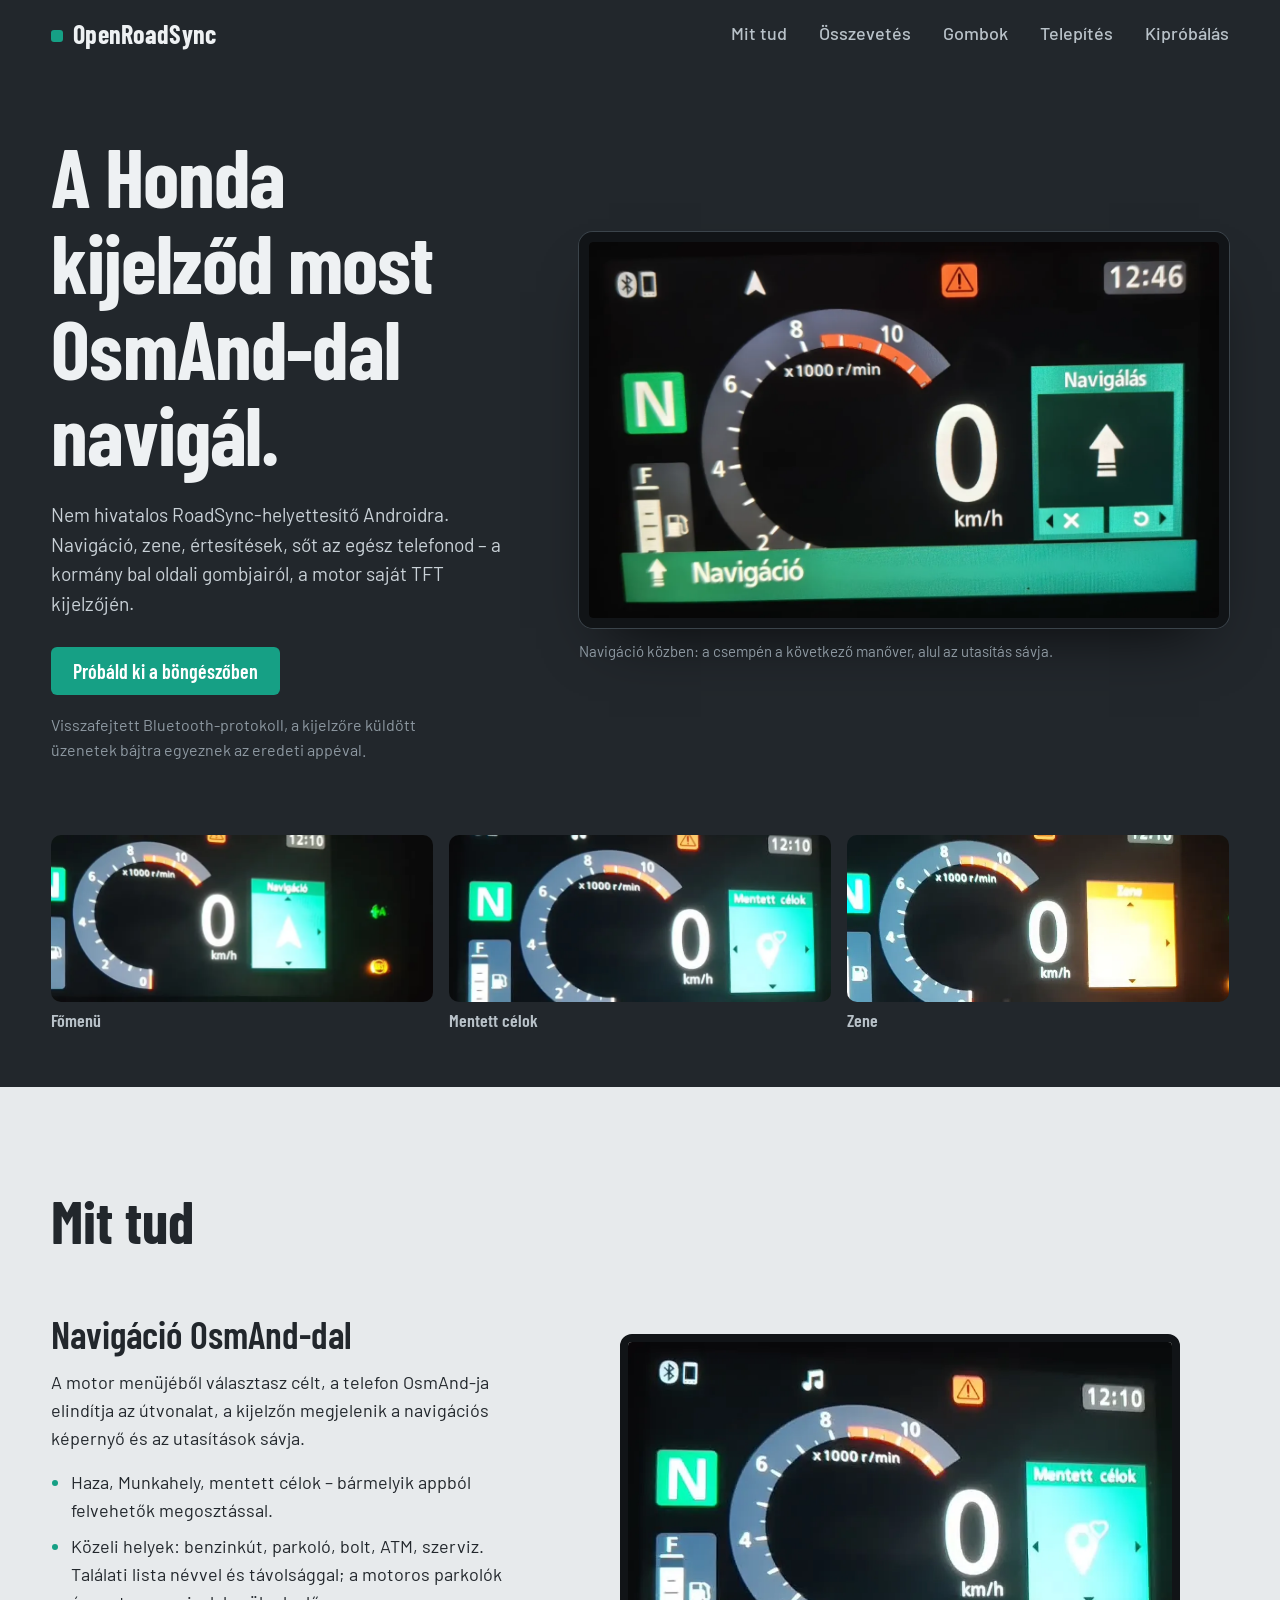
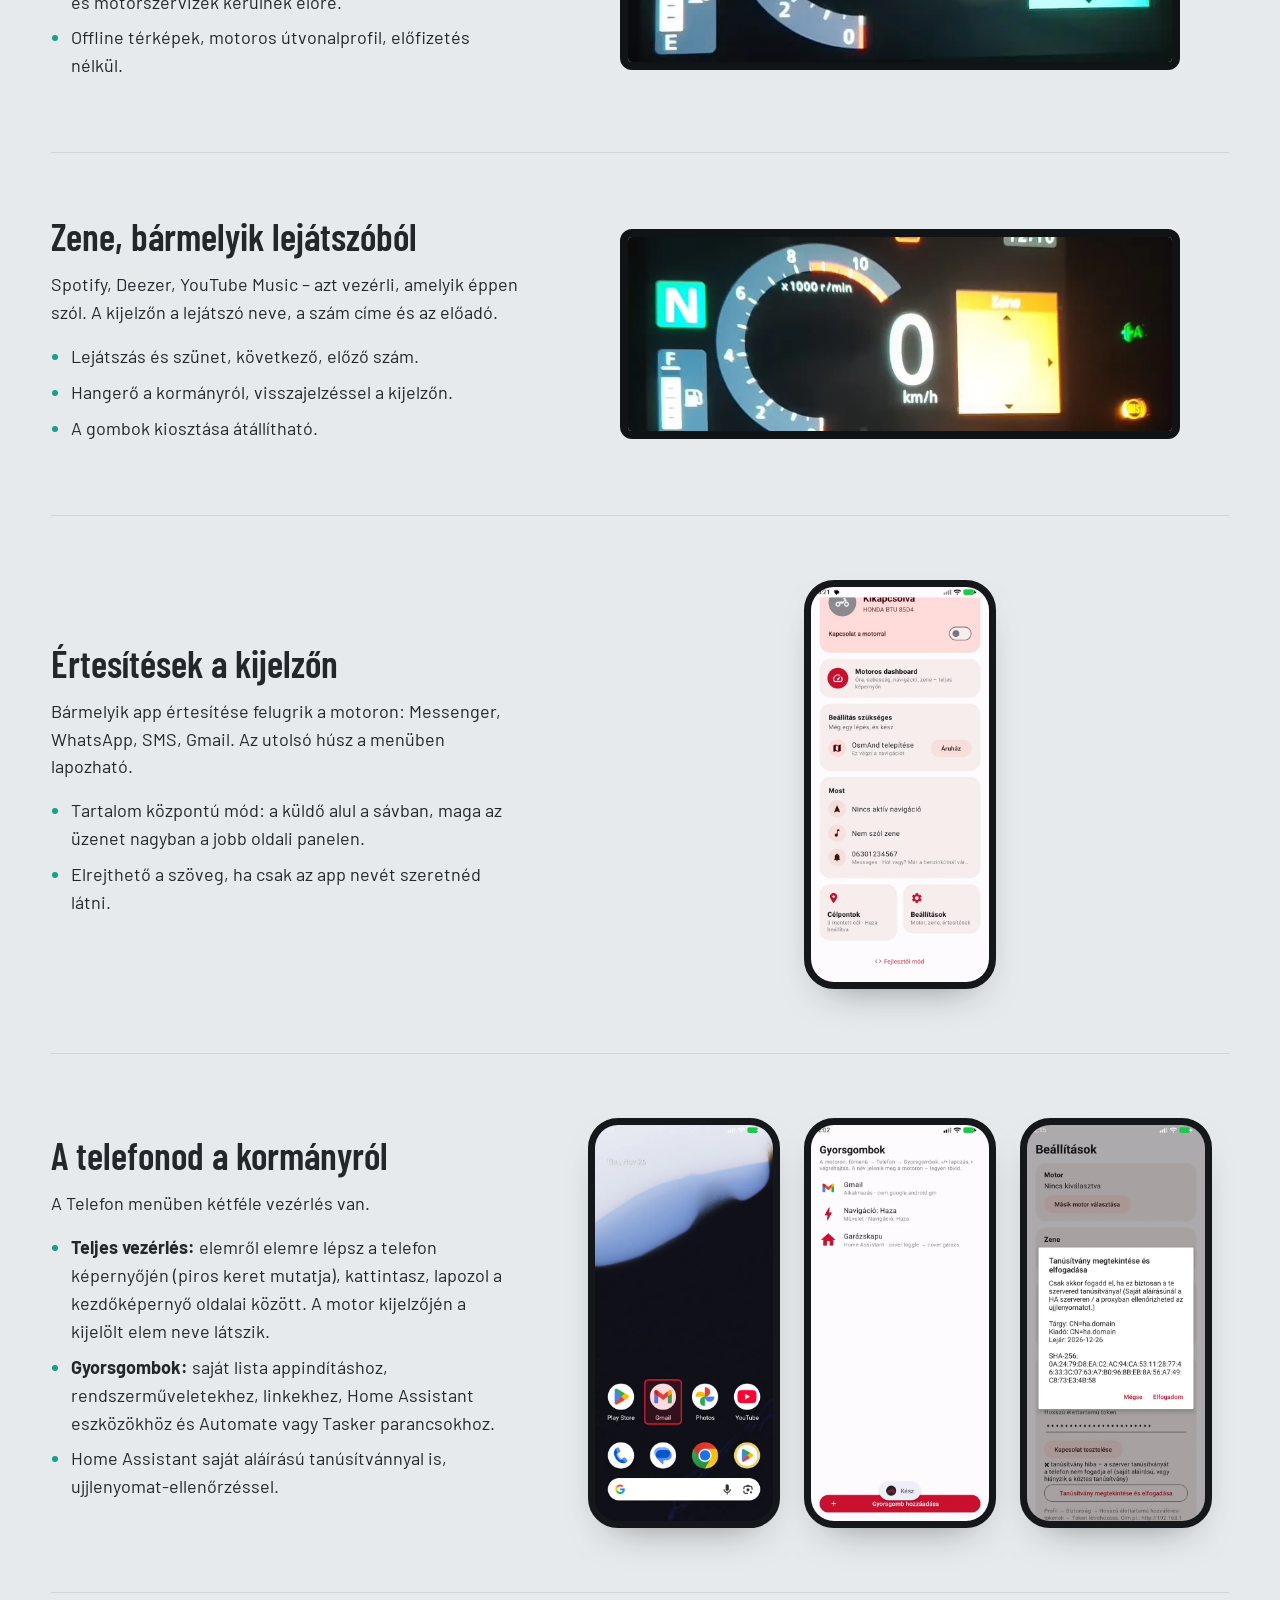
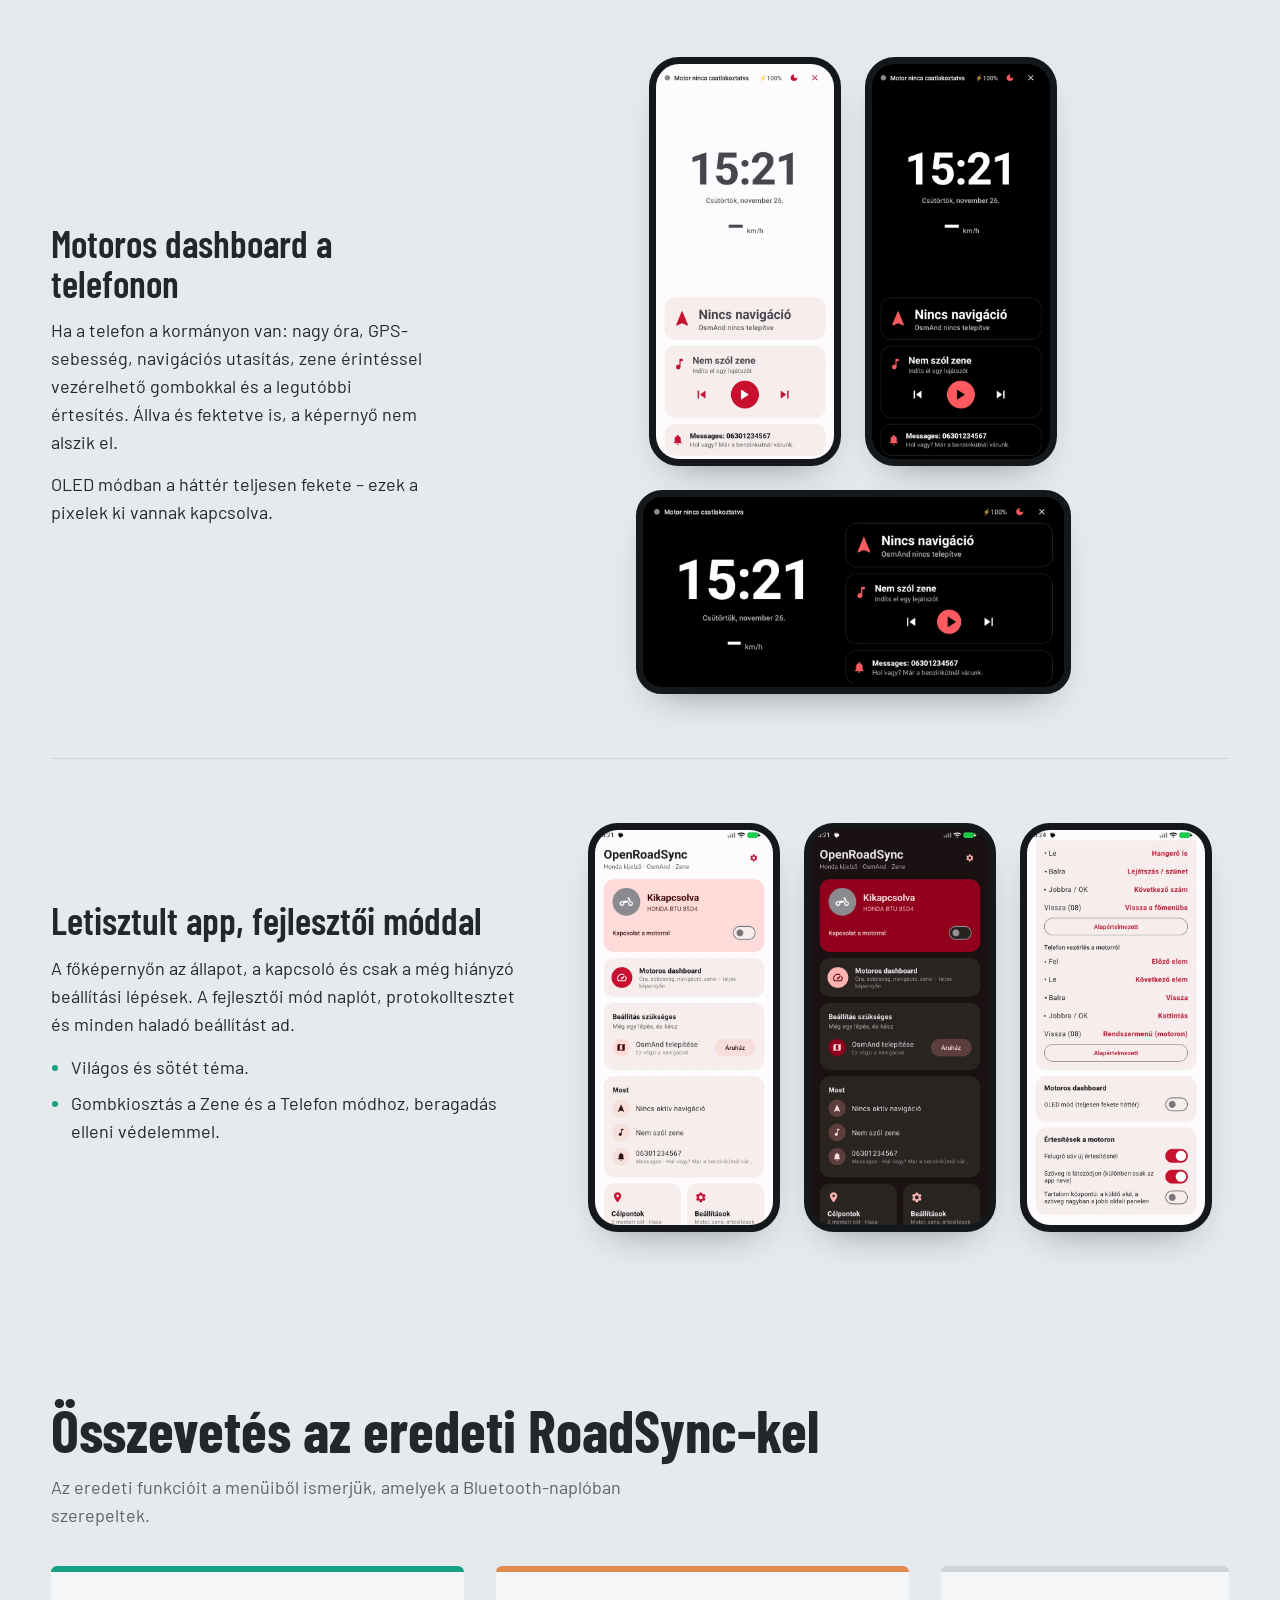
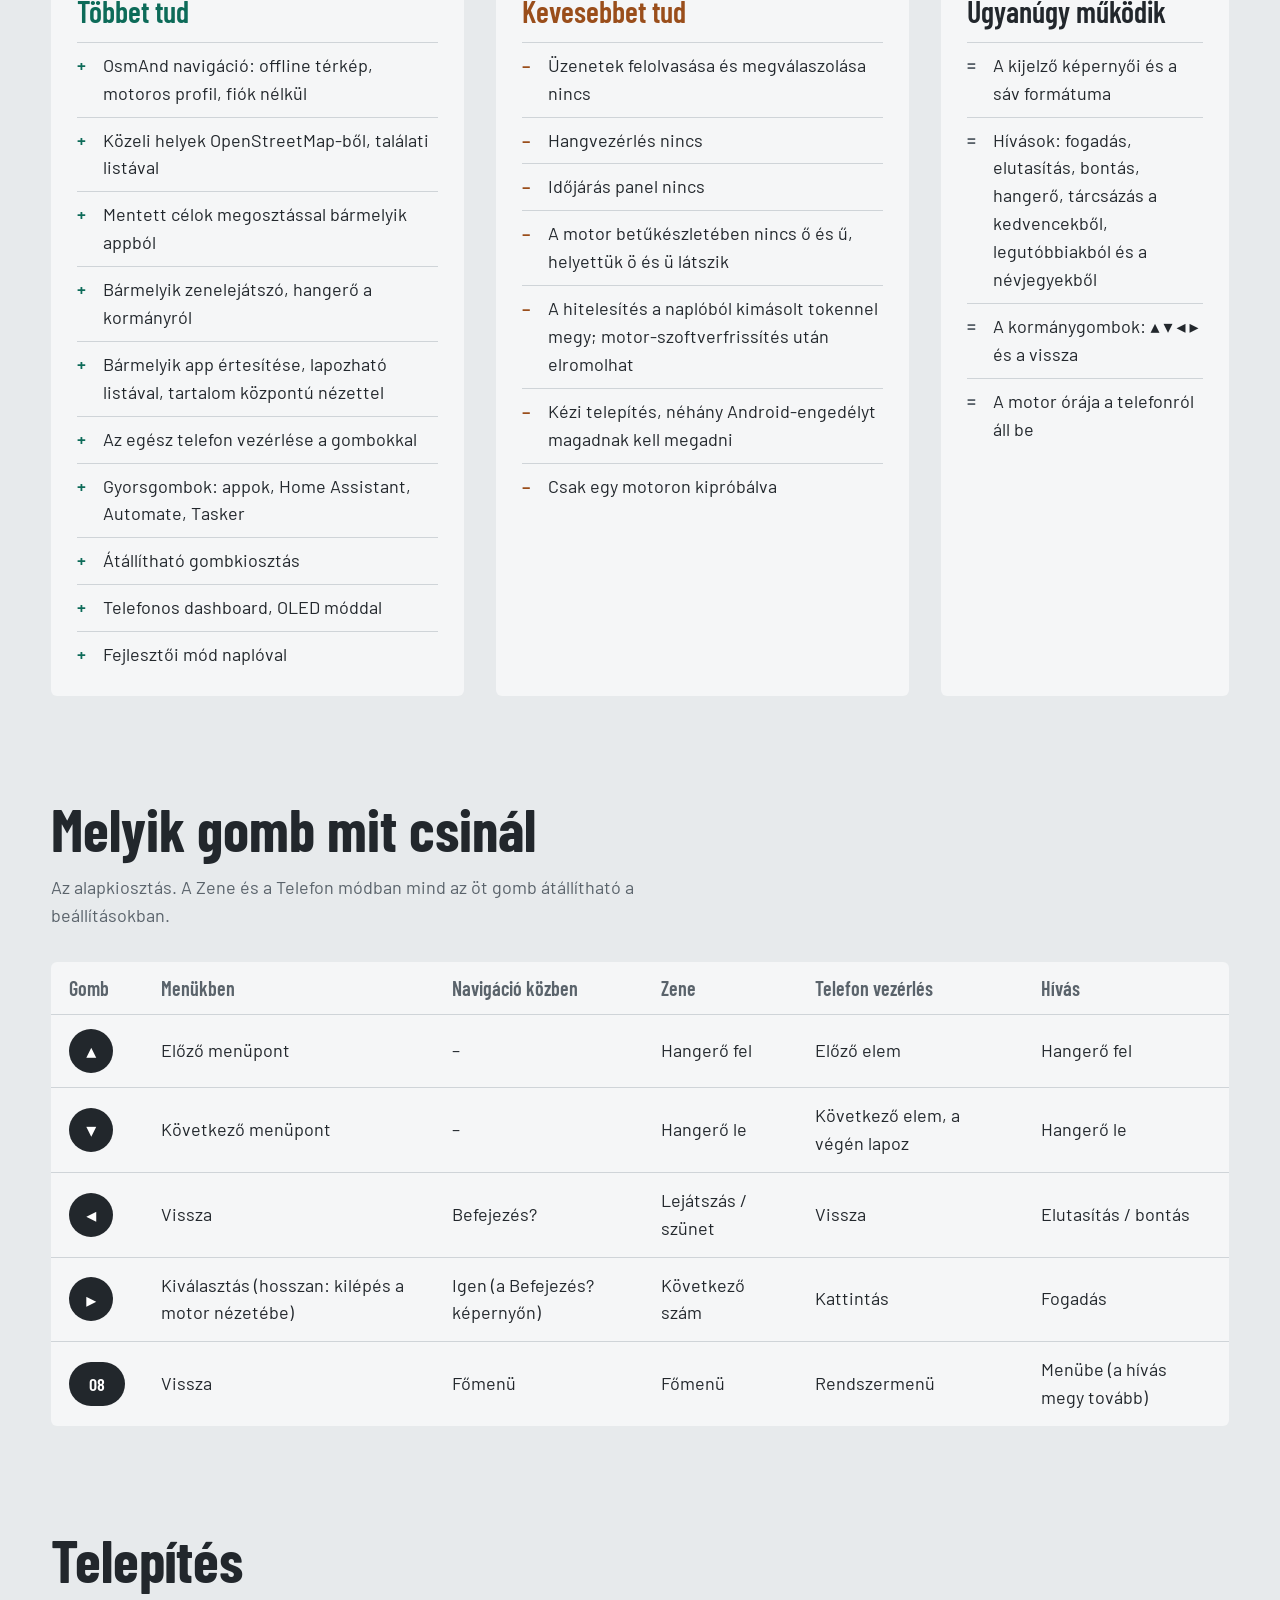
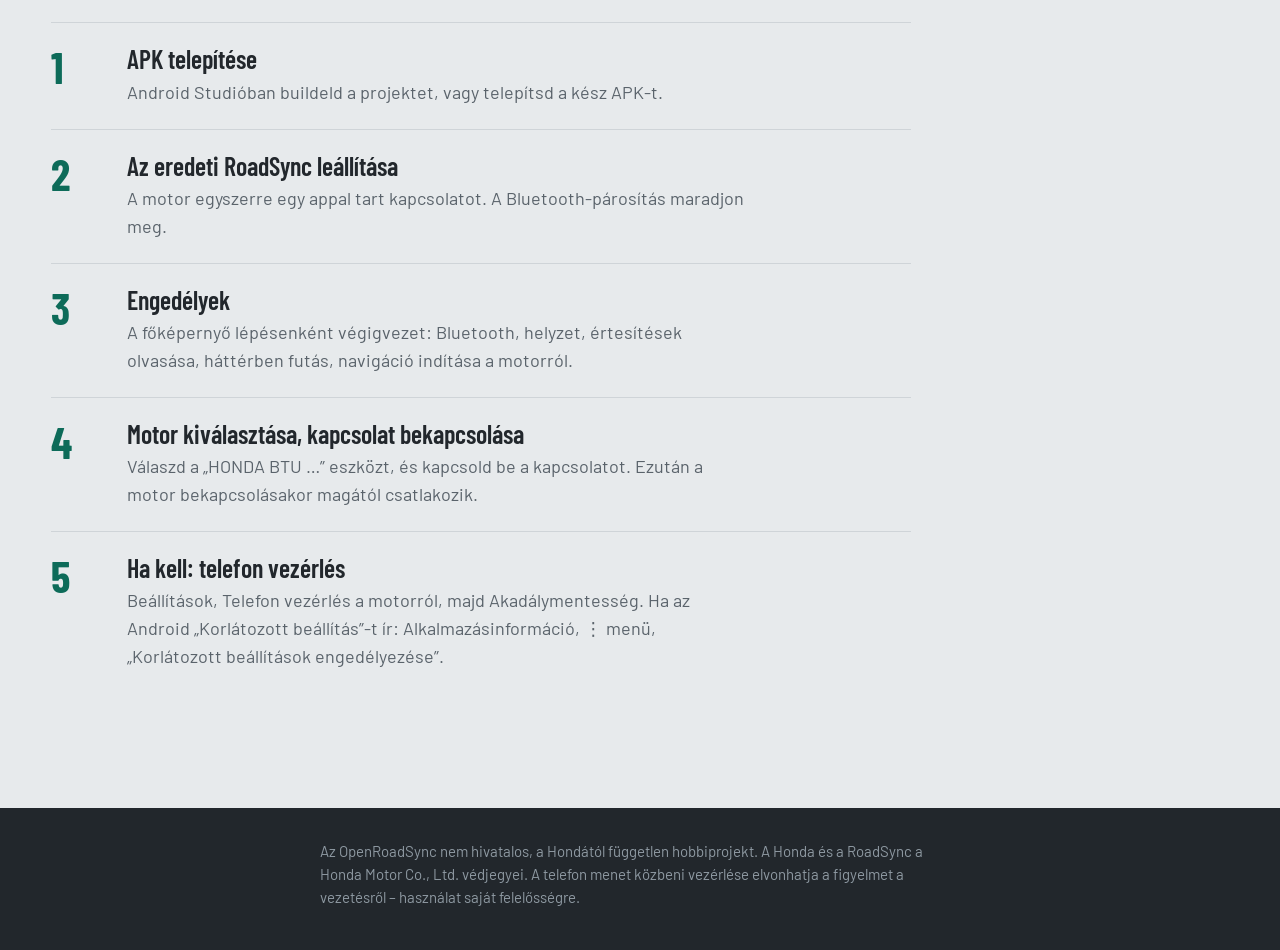
==== index.html @ 915610a4 "first commit" ====
<!doctype html>
<html lang="hu">
<head>
  <meta charset="utf-8">
  <meta name="viewport" content="width=device-width, initial-scale=1">
  <title>OpenRoadSync</title>
  <meta name="description" content="Nem hivatalos RoadSync-helyettesítő Androidra: OsmAnd navigáció, zene, értesítések és a telefonod vezérlése a Honda kormánygombjairól.">
  <link rel="preconnect" href="https://fonts.googleapis.com">
  <link rel="preconnect" href="https://fonts.gstatic.com" crossorigin>
  <link href="https://fonts.googleapis.com/css2?family=Barlow+Condensed:wght@500;600;700&family=Barlow:ital,wght@0,400;0,500;0,600;1,400&display=swap" rel="stylesheet">
  <link rel="stylesheet" href="stilus.css">
</head>
<body>

<header class="dash">
  <nav class="topnav" aria-label="Fő navigáció">
    <a class="brand" href="#">OpenRoadSync</a>
    <ul>
      <li><a href="#mit-tud">Mit tud</a></li>
      <li><a href="#osszevetes">Összevetés</a></li>
      <li><a href="#gombok">Gombok</a></li>
      <li><a href="#telepites">Telepítés</a></li>
      <li><a href="kiprobalas.html">Kipróbálás</a></li>
    </ul>
  </nav>

  <div class="hero">
    <div class="hero-text">
      <h1>A Honda kijelződ most OsmAnd-dal navigál.</h1>
      <p class="lead">Nem hivatalos RoadSync-helyettesítő Androidra. Navigáció, zene, értesítések,
        sőt az egész telefonod – a kormány bal oldali gombjairól, a motor saját TFT kijelzőjén.</p>
      <p class="hero-cta"><a class="cta" href="kiprobalas.html">Próbáld ki a böngészőben</a></p>
      <p class="hero-note">Visszafejtett Bluetooth-protokoll, a kijelzőre küldött üzenetek bájtra
        egyeznek az eredeti appéval.</p>
    </div>
    <figure class="tft">
      <img src="kepek/motor-navigacio.webp" width="1390" height="830"
           alt="A motor TFT kijelzője: jobb oldalt a Navigálás csempe egyenes nyíllal, alul zöld sávban a Navigáció felirat">
      <figcaption>Navigáció közben: a csempén a következő manőver, alul az utasítás sávja.</figcaption>
    </figure>
  </div>

  <ul class="tiles" aria-label="Képek a motor kijelzőjéről">
    <li>
      <img src="kepek/motor-fomenu.webp" width="900" height="335" loading="lazy"
           alt="Főmenü csempe: Navigáció, nyilakkal fel, le és jobbra">
      <span>Főmenü</span>
    </li>
    <li>
      <img src="kepek/motor-mentett-celok.webp" width="800" height="470" loading="lazy"
           alt="Mentett célok csempe kedvenc-hely ikonnal, balra és jobbra nyíllal">
      <span>Mentett célok</span>
    </li>
    <li>
      <img src="kepek/motor-zene.webp" width="900" height="320" loading="lazy"
           alt="Narancssárga Zene csempe a motor kijelzőjén">
      <span>Zene</span>
    </li>
  </ul>
</header>

<main>

  <section id="mit-tud" class="area">
    <h2 class="area-title">Mit tud</h2>

    <article class="feature">
      <div class="feature-text">
        <h3>Navigáció OsmAnd-dal</h3>
        <p>A motor menüjéből választasz célt, a telefon OsmAnd-ja elindítja az útvonalat, a kijelzőn
          megjelenik a navigációs képernyő és az utasítások sávja.</p>
        <ul>
          <li>Haza, Munkahely, mentett célok – bármelyik appból felvehetők megosztással.</li>
          <li>Közeli helyek: benzinkút, parkoló, bolt, ATM, szerviz. Találati lista névvel és
            távolsággal; a motoros parkolók és motorszervizek kerülnek előre.</li>
          <li>Offline térképek, motoros útvonalprofil, előfizetés nélkül.</li>
        </ul>
      </div>
      <div class="shots shots-photo">
        <img src="kepek/motor-mentett-celok.webp" width="800" height="470" loading="lazy"
             alt="Mentett célok menüpont a motor kijelzőjén">
      </div>
    </article>

    <article class="feature">
      <div class="feature-text">
        <h3>Zene, bármelyik lejátszóból</h3>
        <p>Spotify, Deezer, YouTube Music – azt vezérli, amelyik éppen szól. A kijelzőn a lejátszó
          neve, a szám címe és az előadó.</p>
        <ul>
          <li>Lejátszás és szünet, következő, előző szám.</li>
          <li>Hangerő a kormányról, visszajelzéssel a kijelzőn.</li>
          <li>A gombok kiosztása átállítható.</li>
        </ul>
      </div>
      <div class="shots shots-photo">
        <img src="kepek/motor-zene.webp" width="900" height="320" loading="lazy"
             alt="Zene csempe a motoron">
      </div>
    </article>

    <article class="feature">
      <div class="feature-text">
        <h3>Értesítések a kijelzőn</h3>
        <p>Bármelyik app értesítése felugrik a motoron: Messenger, WhatsApp, SMS, Gmail. Az utolsó
          húsz a menüben lapozható.</p>
        <ul>
          <li>Tartalom központú mód: a küldő alul a sávban, maga az üzenet nagyban a jobb oldali panelen.</li>
          <li>Elrejthető a szöveg, ha csak az app nevét szeretnéd látni.</li>
        </ul>
      </div>
      <div class="shots">
        <a class="phone" href="kepek/app-most.webp"><img src="kepek/app-most.webp" width="540" height="1200" loading="lazy"
             alt="A telefonos app Most kártyája: navigáció, zene és a legutóbbi SMS értesítés"></a>
      </div>
    </article>

    <article class="feature">
      <div class="feature-text">
        <h3>A telefonod a kormányról</h3>
        <p>A Telefon menüben kétféle vezérlés van.</p>
        <ul>
          <li><strong>Teljes vezérlés:</strong> elemről elemre lépsz a telefon képernyőjén (piros keret
            mutatja), kattintasz, lapozol a kezdőképernyő oldalai között. A motor kijelzőjén a kijelölt
            elem neve látszik.</li>
          <li><strong>Gyorsgombok:</strong> saját lista appindításhoz, rendszerműveletekhez,
            linkekhez, Home Assistant eszközökhöz és Automate vagy Tasker parancsokhoz.</li>
          <li>Home Assistant saját aláírású tanúsítvánnyal is, ujjlenyomat-ellenőrzéssel.</li>
        </ul>
      </div>
      <div class="shots">
        <a class="phone" href="kepek/telefon-vezerles.webp"><img src="kepek/telefon-vezerles.webp" width="540" height="1200" loading="lazy"
             alt="Telefon kezdőképernyő, a Gmail ikon piros kerettel kijelölve"></a>
        <a class="phone" href="kepek/gyorsgombok.webp"><img src="kepek/gyorsgombok.webp" width="540" height="1200" loading="lazy"
             alt="Gyorsgombok lista: Gmail, Navigáció Haza, Garázskapu Home Assistant"></a>
        <a class="phone" href="kepek/ha-tanusitvany.webp"><img src="kepek/ha-tanusitvany.webp" width="540" height="1200" loading="lazy"
             alt="Home Assistant tanúsítvány elfogadása: tárgy, kiadó, lejárat és SHA-256 ujjlenyomat"></a>
      </div>
    </article>

    <article class="feature feature-wide">
      <div class="feature-text">
        <h3>Motoros dashboard a telefonon</h3>
        <p>Ha a telefon a kormányon van: nagy óra, GPS-sebesség, navigációs utasítás, zene
          érintéssel vezérelhető gombokkal és a legutóbbi értesítés. Állva és fektetve is,
          a képernyő nem alszik el.</p>
        <p>OLED módban a háttér teljesen fekete – ezek a pixelek ki vannak kapcsolva.</p>
      </div>
      <div class="shots">
        <a class="phone" href="kepek/dashboard-allo.webp"><img src="kepek/dashboard-allo.webp" width="540" height="1200" loading="lazy"
             alt="Dashboard álló helyzetben, világos háttérrel: 15:21, dátum, sebesség, zene és értesítés"></a>
        <a class="phone phone-oled" href="kepek/dashboard-oled.webp"><img src="kepek/dashboard-oled.webp" width="540" height="1200" loading="lazy"
             alt="Dashboard OLED módban, fekete háttéren"></a>
        <a class="phone phone-land" href="kepek/dashboard-fekvo.webp"><img src="kepek/dashboard-fekvo.webp" width="1200" height="540" loading="lazy"
             alt="Dashboard fekvő helyzetben: balra az óra, jobbra navigáció, zene, értesítés"></a>
      </div>
    </article>

    <article class="feature">
      <div class="feature-text">
        <h3>Letisztult app, fejlesztői móddal</h3>
        <p>A főképernyőn az állapot, a kapcsoló és csak a még hiányzó beállítási lépések. A
          fejlesztői mód naplót, protokolltesztet és minden haladó beállítást ad.</p>
        <ul>
          <li>Világos és sötét téma.</li>
          <li>Gombkiosztás a Zene és a Telefon módhoz, beragadás elleni védelemmel.</li>
        </ul>
      </div>
      <div class="shots">
        <a class="phone" href="kepek/app-fokepernyo.webp"><img src="kepek/app-fokepernyo.webp" width="540" height="1200" loading="lazy"
             alt="Főképernyő: Kikapcsolva, HONDA BTU 85D4, dashboard kártya, egy hiányzó beállítási lépés"></a>
        <a class="phone" href="kepek/app-fokepernyo-sotet.webp"><img src="kepek/app-fokepernyo-sotet.webp" width="540" height="1200" loading="lazy"
             alt="Főképernyő sötét témában"></a>
        <a class="phone" href="kepek/gombkiosztas.webp"><img src="kepek/gombkiosztas.webp" width="540" height="1200" loading="lazy"
             alt="Gombkiosztás: Zene és Telefon vezérlés módban mind az öt gomb beállítható"></a>
      </div>
    </article>
  </section>

  <section id="osszevetes" class="area compare-area">
    <h2 class="area-title">Összevetés az eredeti RoadSync-kel</h2>
    <p class="area-lead">Az eredeti funkcióit a menüiből ismerjük, amelyek a Bluetooth-naplóban szerepeltek.</p>

    <div class="compare">
      <div class="col col-more">
        <h3>Többet tud</h3>
        <ul>
          <li>OsmAnd navigáció: offline térkép, motoros profil, fiók nélkül</li>
          <li>Közeli helyek OpenStreetMap-ből, találati listával</li>
          <li>Mentett célok megosztással bármelyik appból</li>
          <li>Bármelyik zenelejátszó, hangerő a kormányról</li>
          <li>Bármelyik app értesítése, lapozható listával, tartalom központú nézettel</li>
          <li>Az egész telefon vezérlése a gombokkal</li>
          <li>Gyorsgombok: appok, Home Assistant, Automate, Tasker</li>
          <li>Átállítható gombkiosztás</li>
          <li>Telefonos dashboard, OLED móddal</li>
          <li>Fejlesztői mód naplóval</li>
        </ul>
      </div>
      <div class="col col-less">
        <h3>Kevesebbet tud</h3>
        <ul>
          <li>Üzenetek felolvasása és megválaszolása nincs</li>
          <li>Hangvezérlés nincs</li>
          <li>Időjárás panel nincs</li>
          <li>A motor betűkészletében nincs ő és ű, helyettük ö és ü látszik</li>
          <li>A hitelesítés a naplóból kimásolt tokennel megy; motor-szoftverfrissítés után elromolhat</li>
          <li>Kézi telepítés, néhány Android-engedélyt magadnak kell megadni</li>
          <li>Csak egy motoron kipróbálva</li>
        </ul>
      </div>
      <div class="col col-same">
        <h3>Ugyanúgy működik</h3>
        <ul>
          <li>A kijelző képernyői és a sáv formátuma</li>
          <li>Hívások: fogadás, elutasítás, bontás, hangerő, tárcsázás a kedvencekből, legutóbbiakból és a névjegyekből</li>
          <li>A kormánygombok: ▴ ▾ ◂ ▸ és a vissza</li>
          <li>A motor órája a telefonról áll be</li>
        </ul>
      </div>
    </div>
  </section>

  <section id="gombok" class="area">
    <h2 class="area-title">Melyik gomb mit csinál</h2>
    <p class="area-lead">Az alapkiosztás. A Zene és a Telefon módban mind az öt gomb átállítható a beállításokban.</p>
    <div class="table-wrap">
      <table class="keys">
        <thead>
          <tr>
            <th scope="col">Gomb</th>
            <th scope="col">Menükben</th>
            <th scope="col">Navigáció közben</th>
            <th scope="col">Zene</th>
            <th scope="col">Telefon vezérlés</th>
            <th scope="col">Hívás</th>
          </tr>
        </thead>
        <tbody>
          <tr><th scope="row"><span class="key">▴</span></th><td>Előző menüpont</td><td>–</td><td>Hangerő fel</td><td>Előző elem</td><td>Hangerő fel</td></tr>
          <tr><th scope="row"><span class="key">▾</span></th><td>Következő menüpont</td><td>–</td><td>Hangerő le</td><td>Következő elem, a végén lapoz</td><td>Hangerő le</td></tr>
          <tr><th scope="row"><span class="key">◂</span></th><td>Vissza</td><td>Befejezés?</td><td>Lejátszás / szünet</td><td>Vissza</td><td>Elutasítás / bontás</td></tr>
          <tr><th scope="row"><span class="key">▸</span></th><td>Kiválasztás (hosszan: kilépés a motor nézetébe)</td><td>Igen (a Befejezés? képernyőn)</td><td>Következő szám</td><td>Kattintás</td><td>Fogadás</td></tr>
          <tr><th scope="row"><span class="key key-wide">08</span></th><td>Vissza</td><td>Főmenü</td><td>Főmenü</td><td>Rendszermenü</td><td>Menübe (a hívás megy tovább)</td></tr>
        </tbody>
      </table>
    </div>
  </section>

  <section id="telepites" class="area">
    <h2 class="area-title">Telepítés</h2>
    <ol class="steps">
      <li>
        <h3>APK telepítése</h3>
        <p>Android Studióban buildeld a projektet, vagy telepítsd a kész APK-t.</p>
      </li>
      <li>
        <h3>Az eredeti RoadSync leállítása</h3>
        <p>A motor egyszerre egy appal tart kapcsolatot. A Bluetooth-párosítás maradjon meg.</p>
      </li>
      <li>
        <h3>Engedélyek</h3>
        <p>A főképernyő lépésenként végigvezet: Bluetooth, helyzet, értesítések olvasása,
          háttérben futás, navigáció indítása a motorról.</p>
      </li>
      <li>
        <h3>Motor kiválasztása, kapcsolat bekapcsolása</h3>
        <p>Válaszd a „HONDA BTU …” eszközt, és kapcsold be a kapcsolatot. Ezután a motor
          bekapcsolásakor magától csatlakozik.</p>
      </li>
      <li>
        <h3>Ha kell: telefon vezérlés</h3>
        <p>Beállítások, Telefon vezérlés a motorról, majd Akadálymentesség. Ha az Android
          „Korlátozott beállítás”-t ír: Alkalmazásinformáció, ⋮ menü, „Korlátozott beállítások
          engedélyezése”.</p>
      </li>
    </ol>
  </section>

</main>

<footer class="foot">
  <p>Az OpenRoadSync nem hivatalos, a Hondától független hobbiprojekt. A Honda és a RoadSync
    a Honda Motor Co., Ltd. védjegyei. A telefon menet közbeni vezérlése elvonhatja a figyelmet
    a vezetésről – használat saját felelősségre.</p>
</footer>

</body>
</html>
---- stilus.css ----
/* OpenRoadSync – a színek a motor TFT kijelzőjéről:
   aszfalt sáv, a navigációs csempe türkize, a zene csempe borostyánja, az app piros jele. */
:root {
  --asphalt: #22272c;
  --asphalt-2: #2d343a;
  --concrete: #e7eaec;
  --paper: #f5f6f7;
  --ink: #22272c;
  --ink-soft: #5a636b;
  --teal: #16a085;
  --teal-ink: #0d6b59;
  --amber: #e38b4f;
  --amber-ink: #9a4e1b;
  --red: #c8102e;
  --line: #cfd4d8;

  --display: "Barlow Condensed", "Arial Narrow", sans-serif;
  --body: "Barlow", system-ui, sans-serif;
  --measure: 62ch;
  --radius-phone: 30px;
}

@media (prefers-color-scheme: dark) {
  :root {
    --concrete: #1b1f23;
    --paper: #23282d;
    --ink: #e8ebee;
    --ink-soft: #a7b0b8;
    --teal-ink: #4fd1b5;
    --amber-ink: #f2a874;
    --line: #3a4248;
  }
}

* { box-sizing: border-box; }

html { scroll-behavior: smooth; }
@media (prefers-reduced-motion: reduce) { html { scroll-behavior: auto; } }

body {
  margin: 0;
  background: var(--concrete);
  color: var(--ink);
  font: 400 18px/1.55 var(--body);
  -webkit-font-smoothing: antialiased;
}

img { max-width: 100%; height: auto; display: block; }

a { color: inherit; }
:focus-visible { outline: 3px solid var(--teal); outline-offset: 3px; border-radius: 4px; }

h1, h2, h3 { font-family: var(--display); line-height: 1.05; margin: 0; }

/* ---------------------------------------------------------------- műszerfal (fejléc) */
.dash {
  background: var(--asphalt);
  color: #eef1f3;
  padding: 0 clamp(16px, 4vw, 56px) 56px;
}

.topnav {
  display: flex;
  align-items: center;
  justify-content: space-between;
  gap: 16px;
  padding: 20px 0;
  flex-wrap: wrap;
}
.brand {
  font: 700 26px/1 var(--display);
  text-decoration: none;
  letter-spacing: 0.01em;
}
.brand::before {
  /* a motor kijelzőjének zöld fokozatjelzője, "N" helyett pont */
  content: "";
  display: inline-block;
  width: 12px; height: 12px;
  margin-right: 10px;
  border-radius: 3px;
  background: var(--teal);
  vertical-align: 2px;
}
.topnav ul { display: flex; gap: clamp(14px, 3vw, 32px); list-style: none; margin: 0; padding: 0; flex-wrap: wrap; }
.topnav ul a { text-decoration: none; color: #b9c2c9; font-weight: 500; }
.topnav ul a:hover { color: #fff; }
.topnav ul a[aria-current="page"] { color: #fff; box-shadow: 0 2px 0 var(--teal); }

.hero {
  display: grid;
  grid-template-columns: minmax(0, 5fr) minmax(0, 7fr);
  gap: clamp(28px, 5vw, 72px);
  align-items: center;
  padding-top: clamp(24px, 5vw, 64px);
}
.hero h1 {
  font-size: clamp(44px, 6.4vw, 92px);
  font-weight: 700;
  letter-spacing: -0.01em;
  max-width: 11ch;
}
.lead { font-size: clamp(18px, 1.5vw, 21px); color: #c9d1d7; max-width: 46ch; margin: 24px 0 0; }
.hero-cta { margin: 28px 0 0; }
.cta {
  display: inline-block;
  background: var(--teal);
  color: #fff;
  text-decoration: none;
  font: 600 20px/1 var(--display);
  padding: 14px 22px;
  border-radius: 6px;
}
.cta:hover { background: #12876f; }
.hero-note { color: #8e99a2; font-size: 16px; max-width: 46ch; margin: 18px 0 0; }

/* a kijelző fotója "kávába" foglalva */
.tft { margin: 0; }
.tft img {
  border-radius: 14px;
  border: 10px solid #111417;
  box-shadow: 0 0 0 1px #3b444b, 0 30px 60px -30px rgba(0, 0, 0, 0.8);
}
.tft figcaption { color: #8e99a2; font-size: 15px; margin-top: 12px; }

.tiles {
  list-style: none;
  margin: clamp(40px, 6vw, 72px) 0 0;
  padding: 0;
  display: grid;
  grid-template-columns: repeat(3, minmax(0, 1fr));
  gap: 16px;
}
.tiles li { position: relative; }
.tiles img { border-radius: 10px; aspect-ratio: 16 / 7; object-fit: cover; width: 100%; }
.tiles span {
  display: block;
  margin-top: 8px;
  font: 600 18px/1.2 var(--display);
  color: #b9c2c9;
}

/* ---------------------------------------------------------------- tartalom */
main { padding: 0 clamp(16px, 4vw, 56px); }

.area { max-width: 1240px; margin: 0 auto; padding: clamp(56px, 8vw, 104px) 0 0; }
.area-title { font-size: clamp(36px, 4.6vw, 60px); font-weight: 700; }
.area-lead { color: var(--ink-soft); max-width: var(--measure); margin: 14px 0 0; }

.feature {
  display: grid;
  grid-template-columns: minmax(0, 5fr) minmax(0, 7fr);
  gap: clamp(24px, 4vw, 64px);
  align-items: center;
  padding: clamp(40px, 5vw, 64px) 0;
  border-bottom: 1px solid var(--line);
}
.feature:last-child { border-bottom: 0; }
.feature h3 { font-size: clamp(28px, 3vw, 38px); font-weight: 600; }
.feature p { max-width: var(--measure); margin: 14px 0 0; }
.feature ul { margin: 16px 0 0; padding-left: 1.1em; max-width: var(--measure); }
.feature li { margin: 8px 0; }
.feature li::marker { color: var(--teal); }

.shots {
  display: flex;
  gap: clamp(12px, 2vw, 24px);
  align-items: flex-start;
  justify-content: center;
  flex-wrap: wrap;
}
.shots-photo img {
  border-radius: 12px;
  border: 8px solid #111417;
  max-width: 560px;
  width: 100%;
}

/* telefon keret */
.phone {
  display: block;
  width: clamp(150px, 15vw, 210px);
  border: 7px solid #15181b;
  border-radius: var(--radius-phone);
  overflow: hidden;
  background: #15181b;
  box-shadow: 0 18px 40px -24px rgba(20, 24, 28, 0.55);
}
.phone img { width: 100%; }
.phone-land { width: clamp(300px, 34vw, 470px); border-radius: 26px; }
.feature-wide { grid-template-columns: minmax(0, 4fr) minmax(0, 8fr); }

/* ---------------------------------------------------------------- összevetés */
.compare {
  display: grid;
  grid-template-columns: 1.15fr 1.15fr 0.8fr;
  gap: clamp(16px, 2.5vw, 32px);
  margin-top: 36px;
}
.col {
  background: var(--paper);
  border-radius: 6px;
  padding: 24px 26px 18px;
  border-top: 6px solid var(--line);
}
.col h3 { font-size: 30px; font-weight: 600; }
.col ul { list-style: none; margin: 14px 0 0; padding: 0; }
.col li { padding: 9px 0 9px 26px; border-top: 1px solid var(--line); position: relative; }
.col li::before { position: absolute; left: 0; top: 9px; font-weight: 600; }
.col-more { border-top-color: var(--teal); }
.col-more h3 { color: var(--teal-ink); }
.col-more li::before { content: "+"; color: var(--teal-ink); }
.col-less { border-top-color: var(--amber); }
.col-less h3 { color: var(--amber-ink); }
.col-less li::before { content: "–"; color: var(--amber-ink); }
.col-same li::before { content: "="; color: var(--ink-soft); }

/* ---------------------------------------------------------------- gombok */
.table-wrap { overflow-x: auto; margin-top: 32px; }
.keys { border-collapse: collapse; width: 100%; min-width: 860px; background: var(--paper); border-radius: 6px; overflow: hidden; }
.keys th, .keys td { text-align: left; padding: 14px 18px; border-bottom: 1px solid var(--line); vertical-align: middle; }
.keys thead th { font: 600 20px/1.2 var(--display); color: var(--ink-soft); background: transparent; }
.keys tbody tr:last-child th, .keys tbody tr:last-child td { border-bottom: 0; }
.key {
  display: inline-grid;
  place-items: center;
  width: 44px; height: 44px;
  border-radius: 50%;
  background: var(--asphalt);
  color: #fff;
  font-size: 20px;
}
.key-wide { width: 56px; border-radius: 22px; font: 600 18px/1 var(--display); }

/* ---------------------------------------------------------------- telepítés (valódi sorrend) */
.steps { list-style: none; counter-reset: step; margin: 32px 0 0; padding: 0; max-width: 860px; }
.steps li {
  counter-increment: step;
  display: grid;
  grid-template-columns: 56px 1fr;
  column-gap: 20px;
  padding: 22px 0;
  border-top: 1px solid var(--line);
}
.steps li::before {
  content: counter(step);
  grid-row: span 2;
  font: 700 44px/1 var(--display);
  color: var(--teal-ink);
}
.steps h3 { font-size: 26px; font-weight: 600; }
.steps p { margin: 6px 0 0; color: var(--ink-soft); max-width: var(--measure); }

/* ---------------------------------------------------------------- lábléc */
.foot {
  margin-top: clamp(64px, 9vw, 120px);
  background: var(--asphalt);
  color: #8e99a2;
  padding: 32px clamp(16px, 4vw, 56px) 40px;
  font-size: 15px;
}
.foot p { max-width: 80ch; margin: 0 auto; }

/* ---------------------------------------------------------------- mobil */
@media (max-width: 900px) {
  .hero, .feature, .feature-wide { grid-template-columns: 1fr; }
  .hero h1 { max-width: 14ch; }
  .compare { grid-template-columns: 1fr; }
}
@media (max-width: 560px) {
  body { font-size: 17px; }
  .tiles { grid-template-columns: 1fr; }
  .phone { width: calc(50% - 8px); border-width: 5px; border-radius: 22px; }
  .phone-land { width: 100%; }
  .shots { gap: 12px; }
}
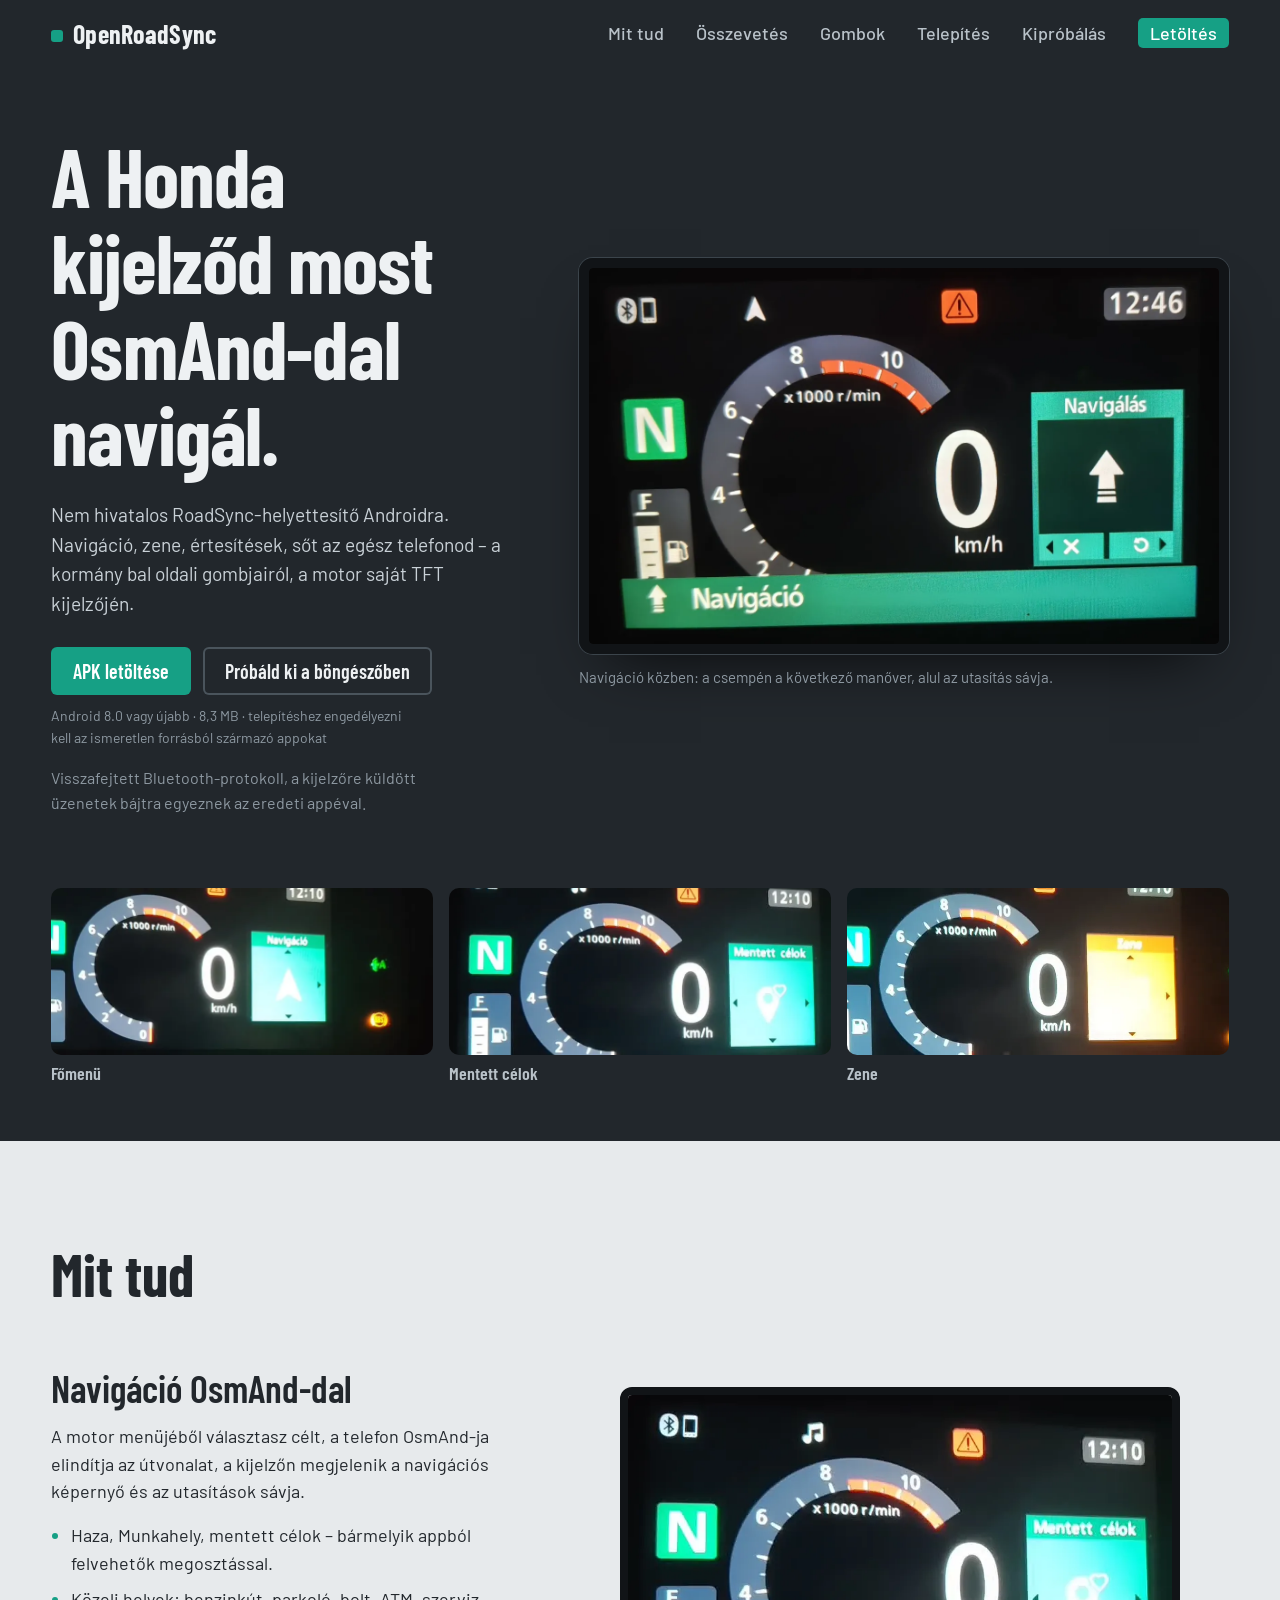
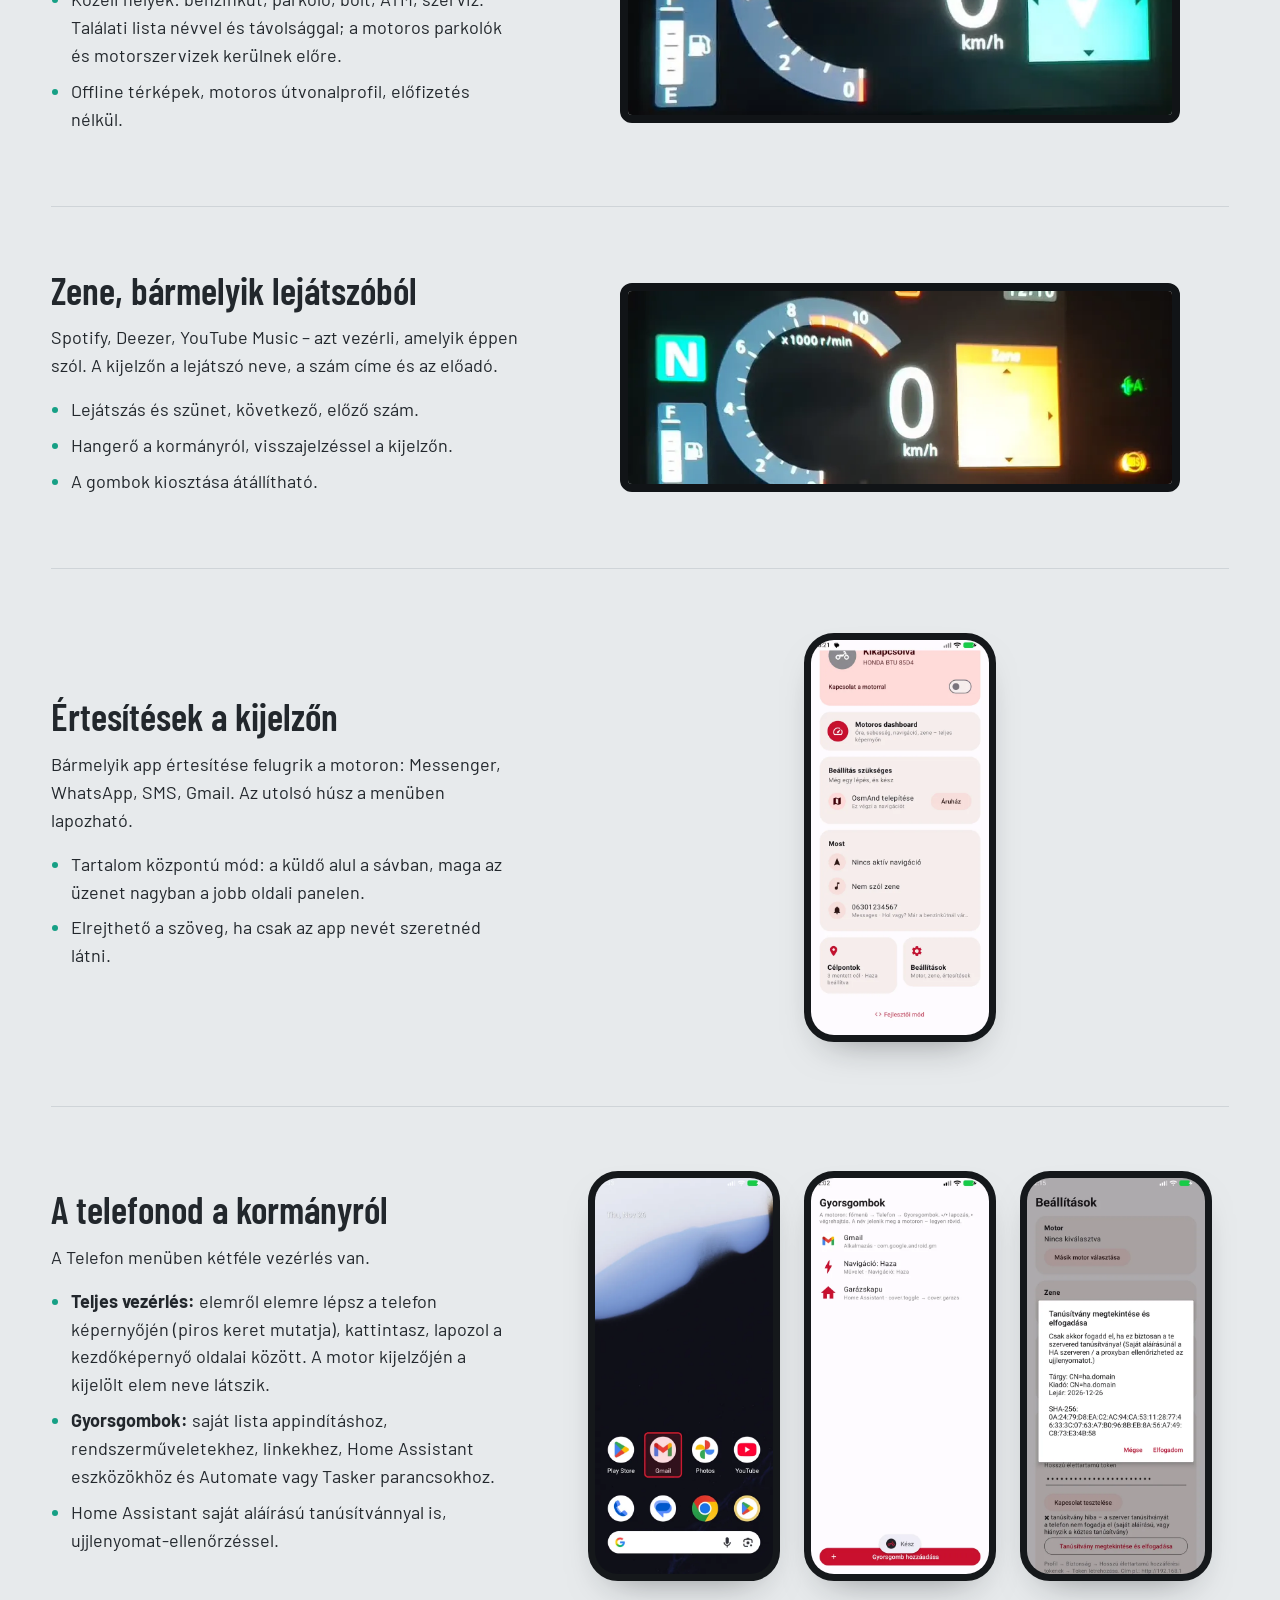
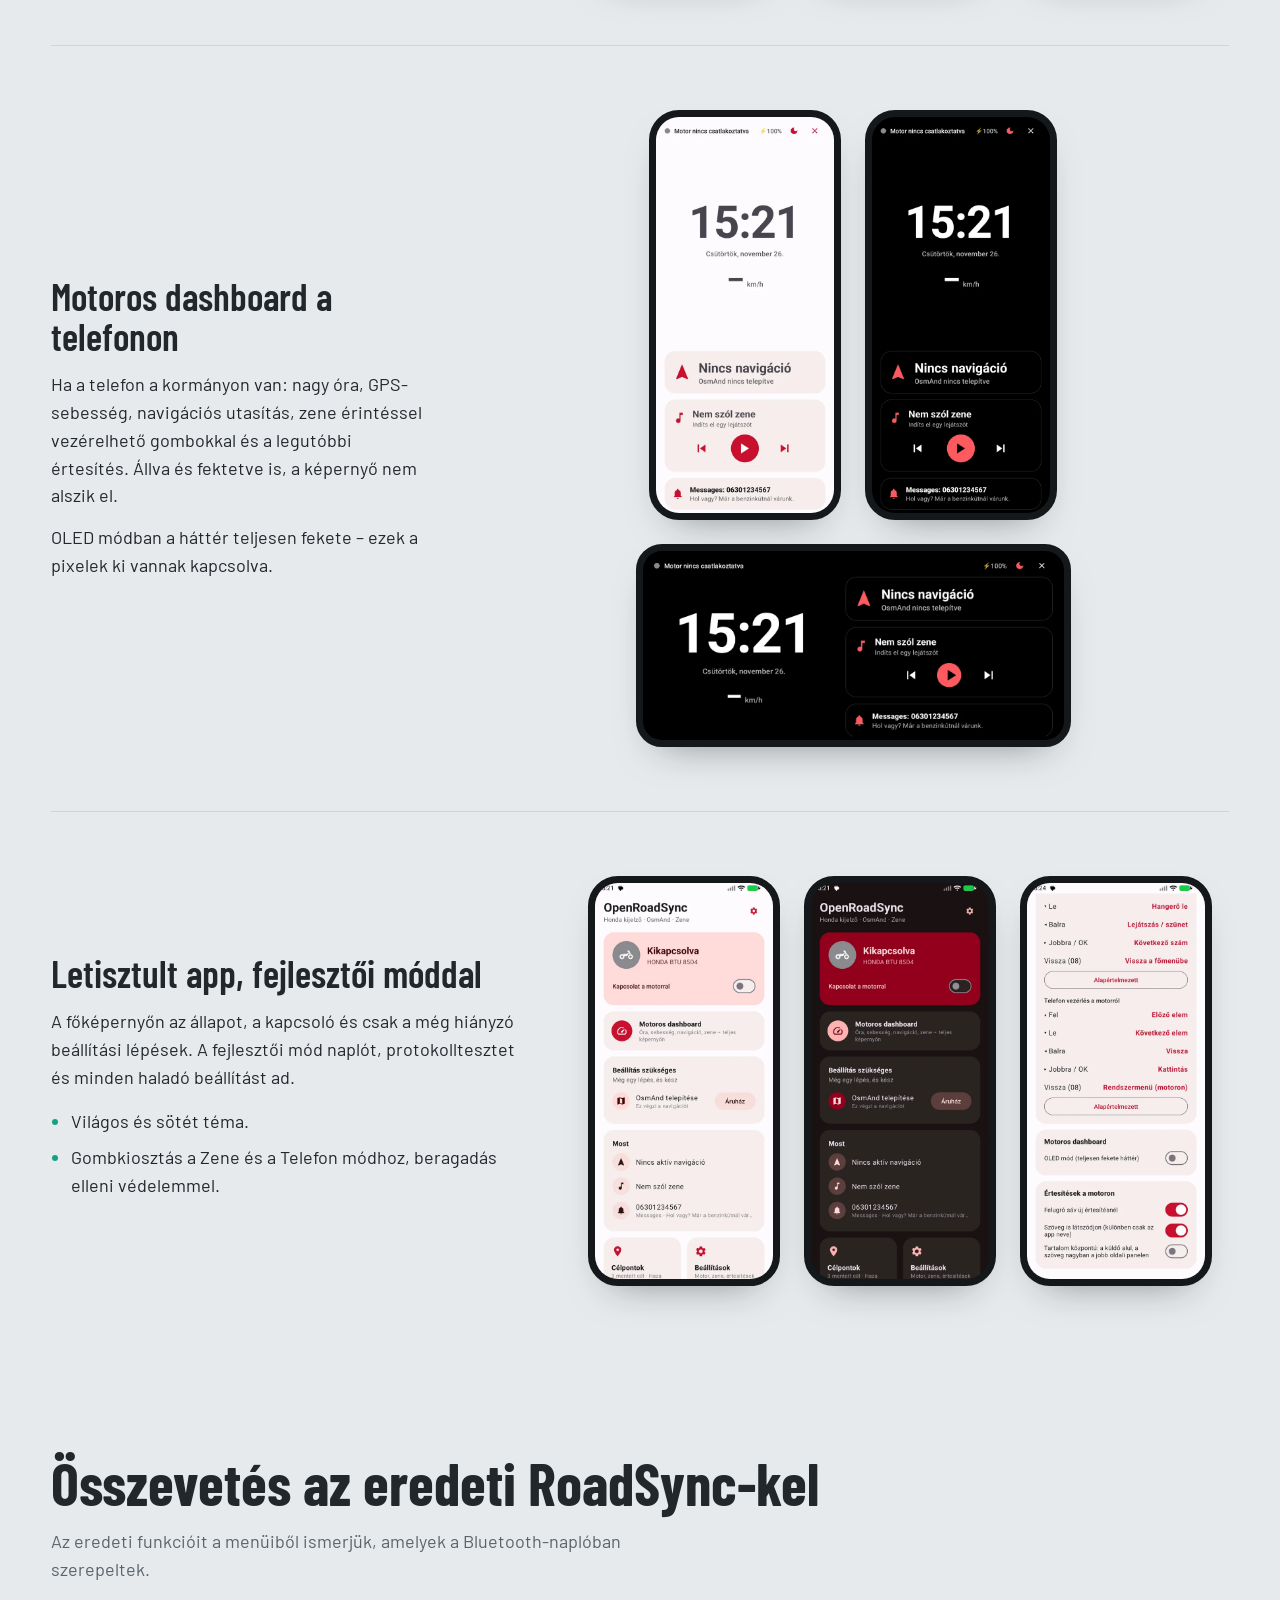
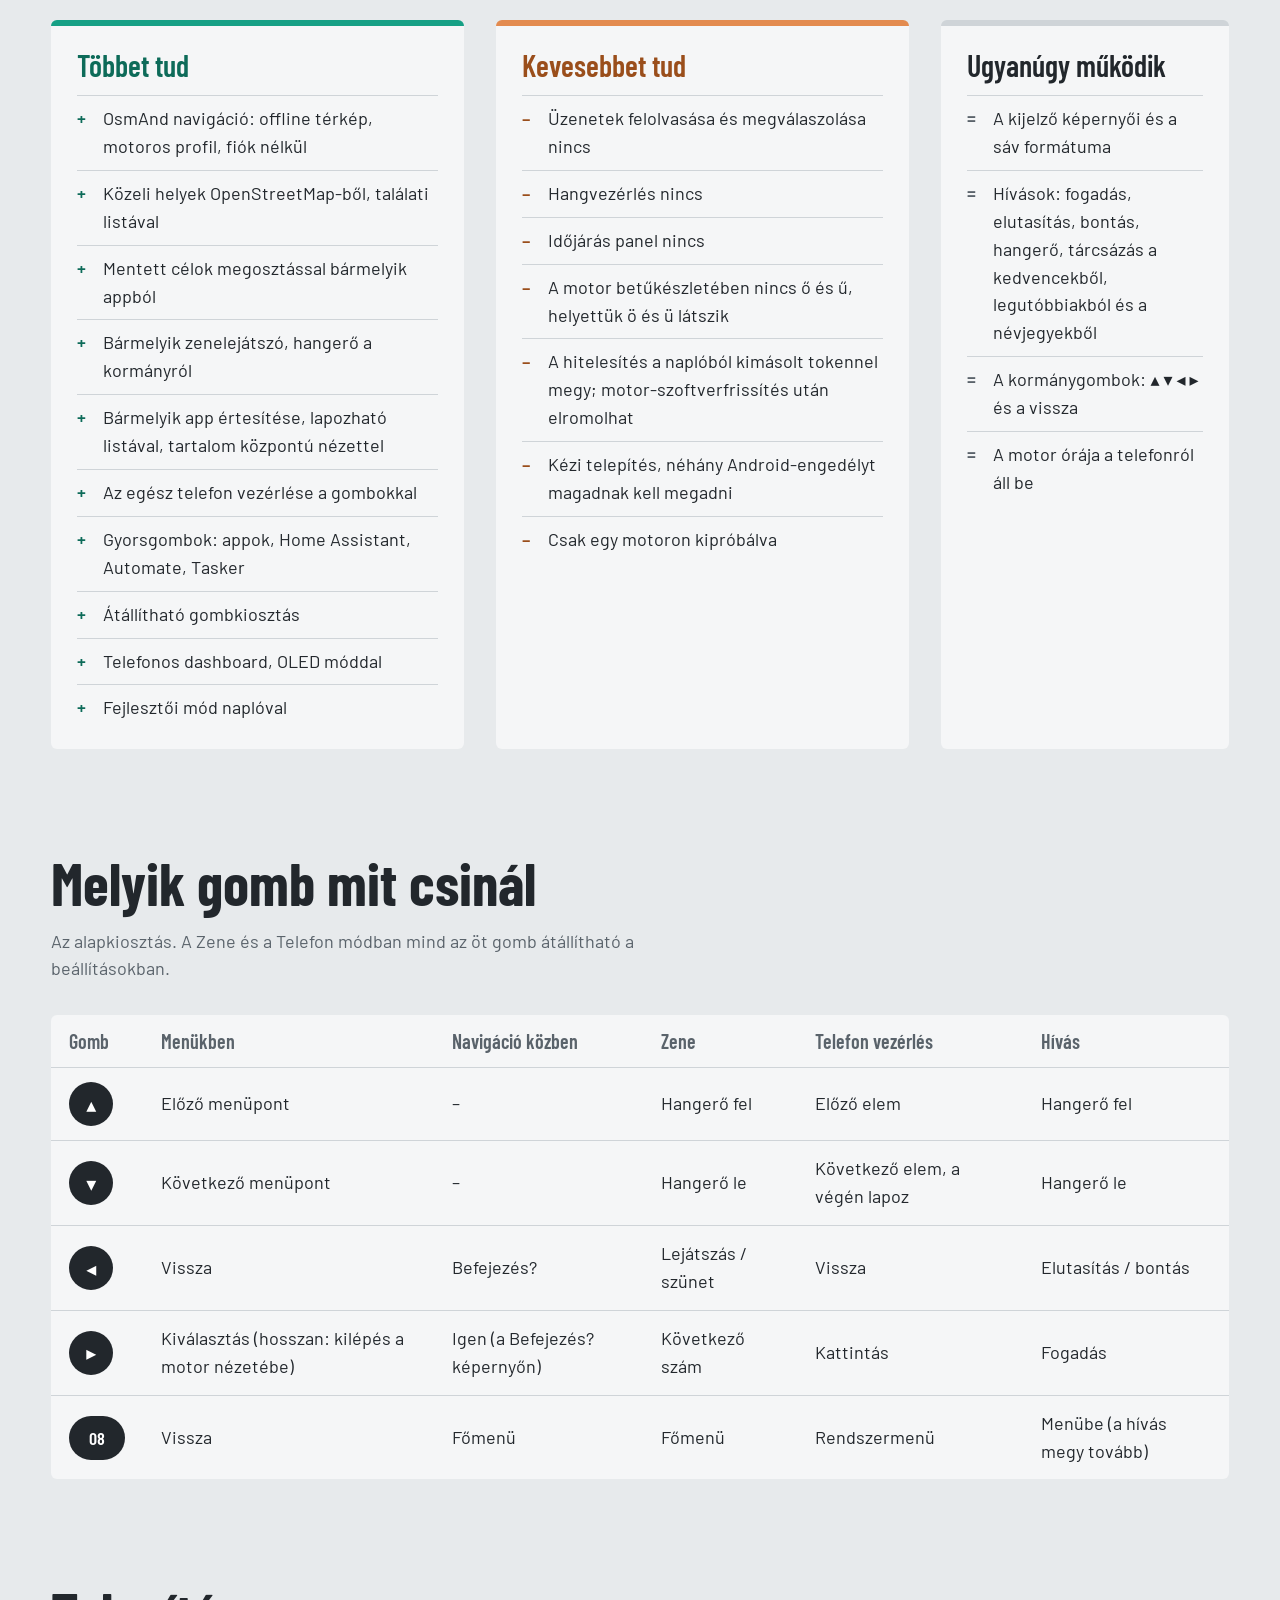
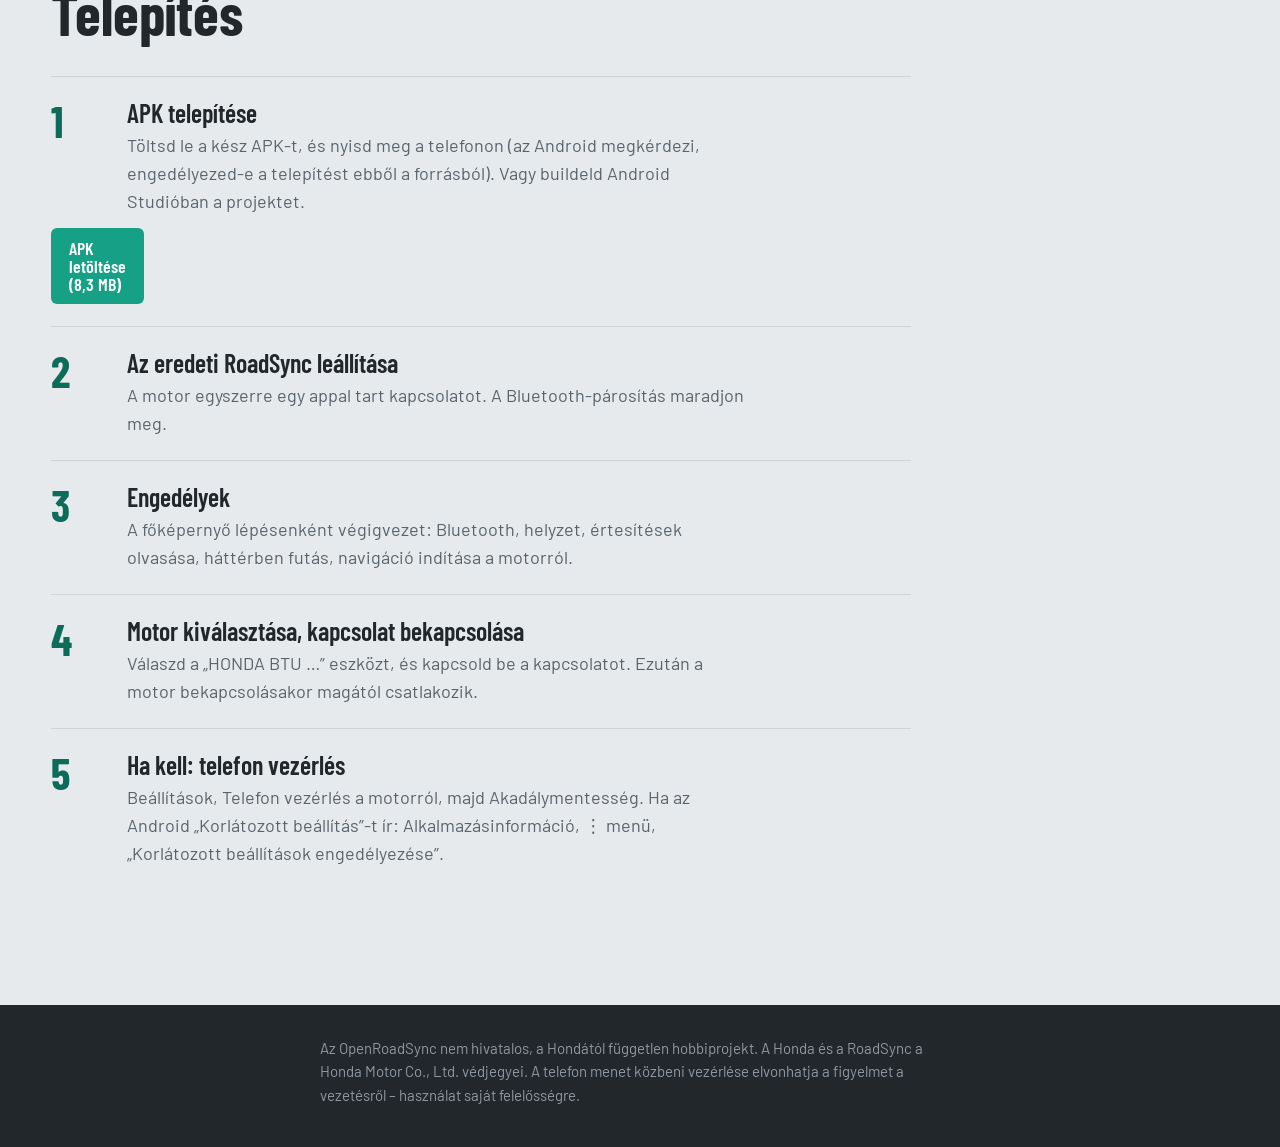
==== commit 7cd87d50: "a" ====
--- a/index.html
+++ b/index.html
@@ -21,6 +21,7 @@
       <li><a href="#gombok">Gombok</a></li>
       <li><a href="#telepites">Telepítés</a></li>
       <li><a href="kiprobalas.html">Kipróbálás</a></li>
+      <li><a class="nav-dl" href="letoltes/OpenRoadSync.apk" download>Letöltés</a></li>
     </ul>
   </nav>
 
@@ -29,7 +30,11 @@
       <h1>A Honda kijelződ most OsmAnd-dal navigál.</h1>
       <p class="lead">Nem hivatalos RoadSync-helyettesítő Androidra. Navigáció, zene, értesítések,
         sőt az egész telefonod – a kormány bal oldali gombjairól, a motor saját TFT kijelzőjén.</p>
-      <p class="hero-cta"><a class="cta" href="kiprobalas.html">Próbáld ki a böngészőben</a></p>
+      <p class="hero-cta">
+        <a class="cta" href="letoltes/OpenRoadSync.apk" download>APK letöltése</a>
+        <a class="cta cta-ghost" href="kiprobalas.html">Próbáld ki a böngészőben</a>
+      </p>
+      <p class="dl-meta">Android 8.0 vagy újabb · 8,3 MB · telepítéshez engedélyezni kell az ismeretlen forrásból származó appokat</p>
       <p class="hero-note">Visszafejtett Bluetooth-protokoll, a kijelzőre küldött üzenetek bájtra
         egyeznek az eredeti appéval.</p>
     </div>
@@ -252,7 +257,9 @@
     <ol class="steps">
       <li>
         <h3>APK telepítése</h3>
-        <p>Android Studióban buildeld a projektet, vagy telepítsd a kész APK-t.</p>
+        <p>Töltsd le a kész APK-t, és nyisd meg a telefonon (az Android megkérdezi, engedélyezed-e
+          a telepítést ebből a forrásból). Vagy buildeld Android Studióban a projektet.</p>
+        <p><a class="cta cta-small" href="letoltes/OpenRoadSync.apk" download>APK letöltése (8,3 MB)</a></p>
       </li>
       <li>
         <h3>Az eredeti RoadSync leállítása</h3>
--- a/stilus.css
+++ b/stilus.css
@@ -85,6 +85,8 @@
 .topnav ul { display: flex; gap: clamp(14px, 3vw, 32px); list-style: none; margin: 0; padding: 0; flex-wrap: wrap; }
 .topnav ul a { text-decoration: none; color: #b9c2c9; font-weight: 500; }
 .topnav ul a:hover { color: #fff; }
+.topnav ul a.nav-dl { color: #fff; background: var(--teal); padding: 4px 12px; border-radius: 5px; }
+.topnav ul a.nav-dl:hover { background: #12876f; }
 .topnav ul a[aria-current="page"] { color: #fff; box-shadow: 0 2px 0 var(--teal); }
 
 .hero {
@@ -112,6 +114,12 @@
   border-radius: 6px;
 }
 .cta:hover { background: #12876f; }
+.hero-cta { display: flex; flex-wrap: wrap; gap: 12px; }
+.cta-ghost { background: transparent; color: #eef1f3; box-shadow: inset 0 0 0 2px #4a545c; }
+.cta-ghost:hover { background: rgba(255, 255, 255, 0.06); }
+.dl-meta { color: #8e99a2; font-size: 14px; margin: 10px 0 0; max-width: 46ch; }
+.cta-small { font-size: 18px; padding: 11px 18px; margin-top: 6px; }
+.steps .cta-small { color: #fff; }
 .hero-note { color: #8e99a2; font-size: 16px; max-width: 46ch; margin: 18px 0 0; }
 
 /* a kijelző fotója "kávába" foglalva */
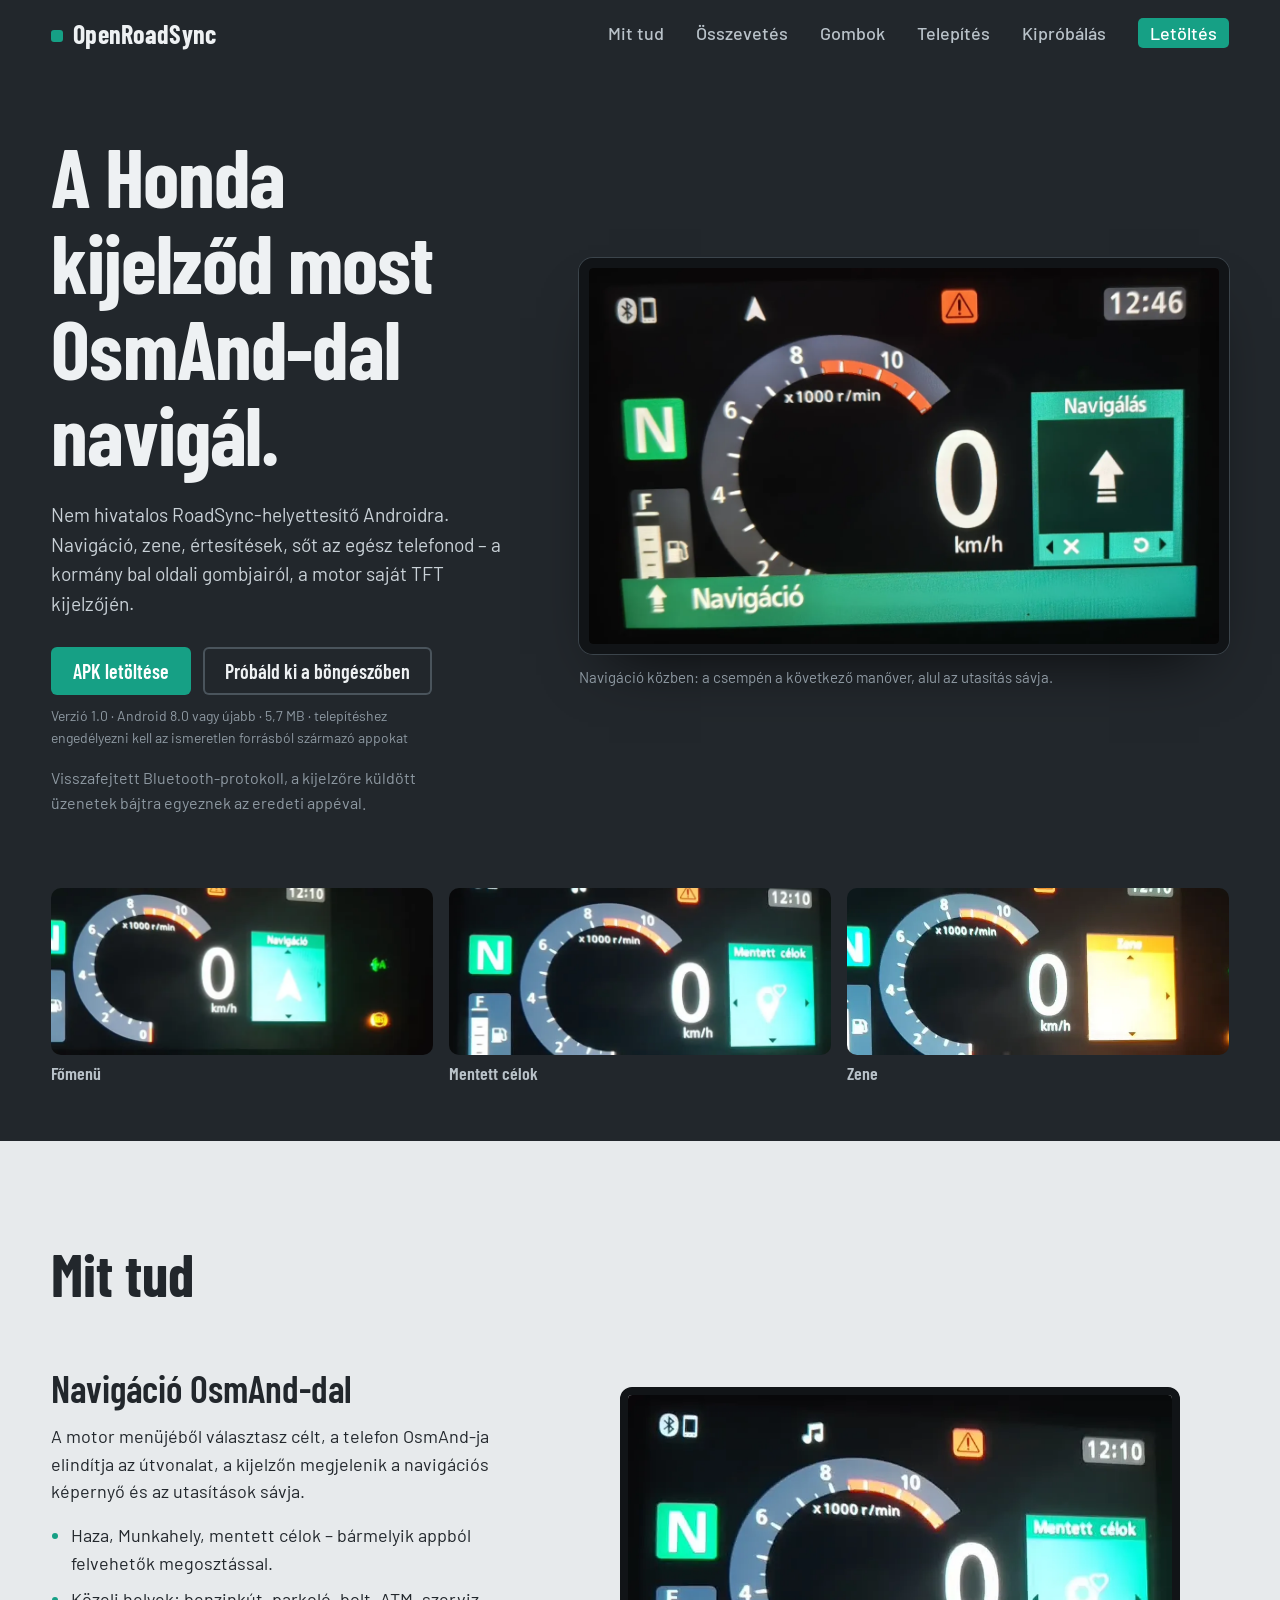
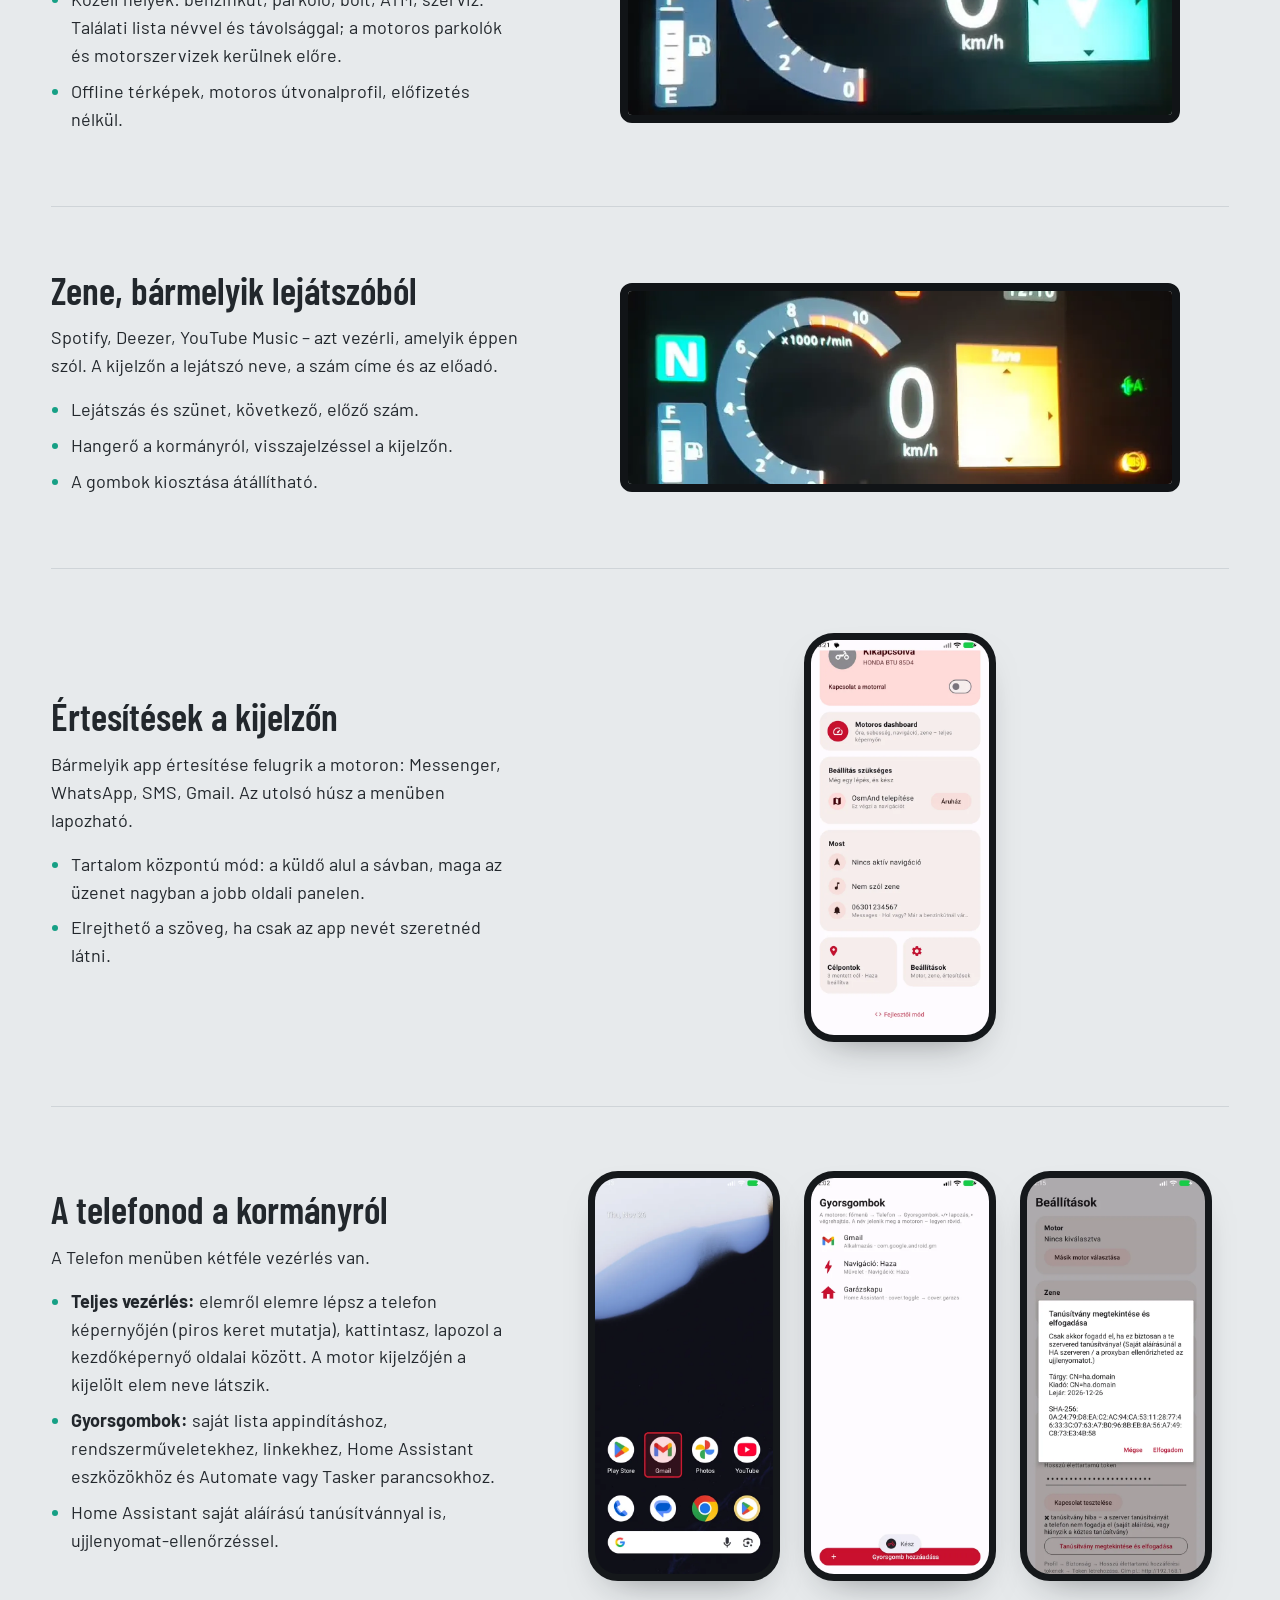
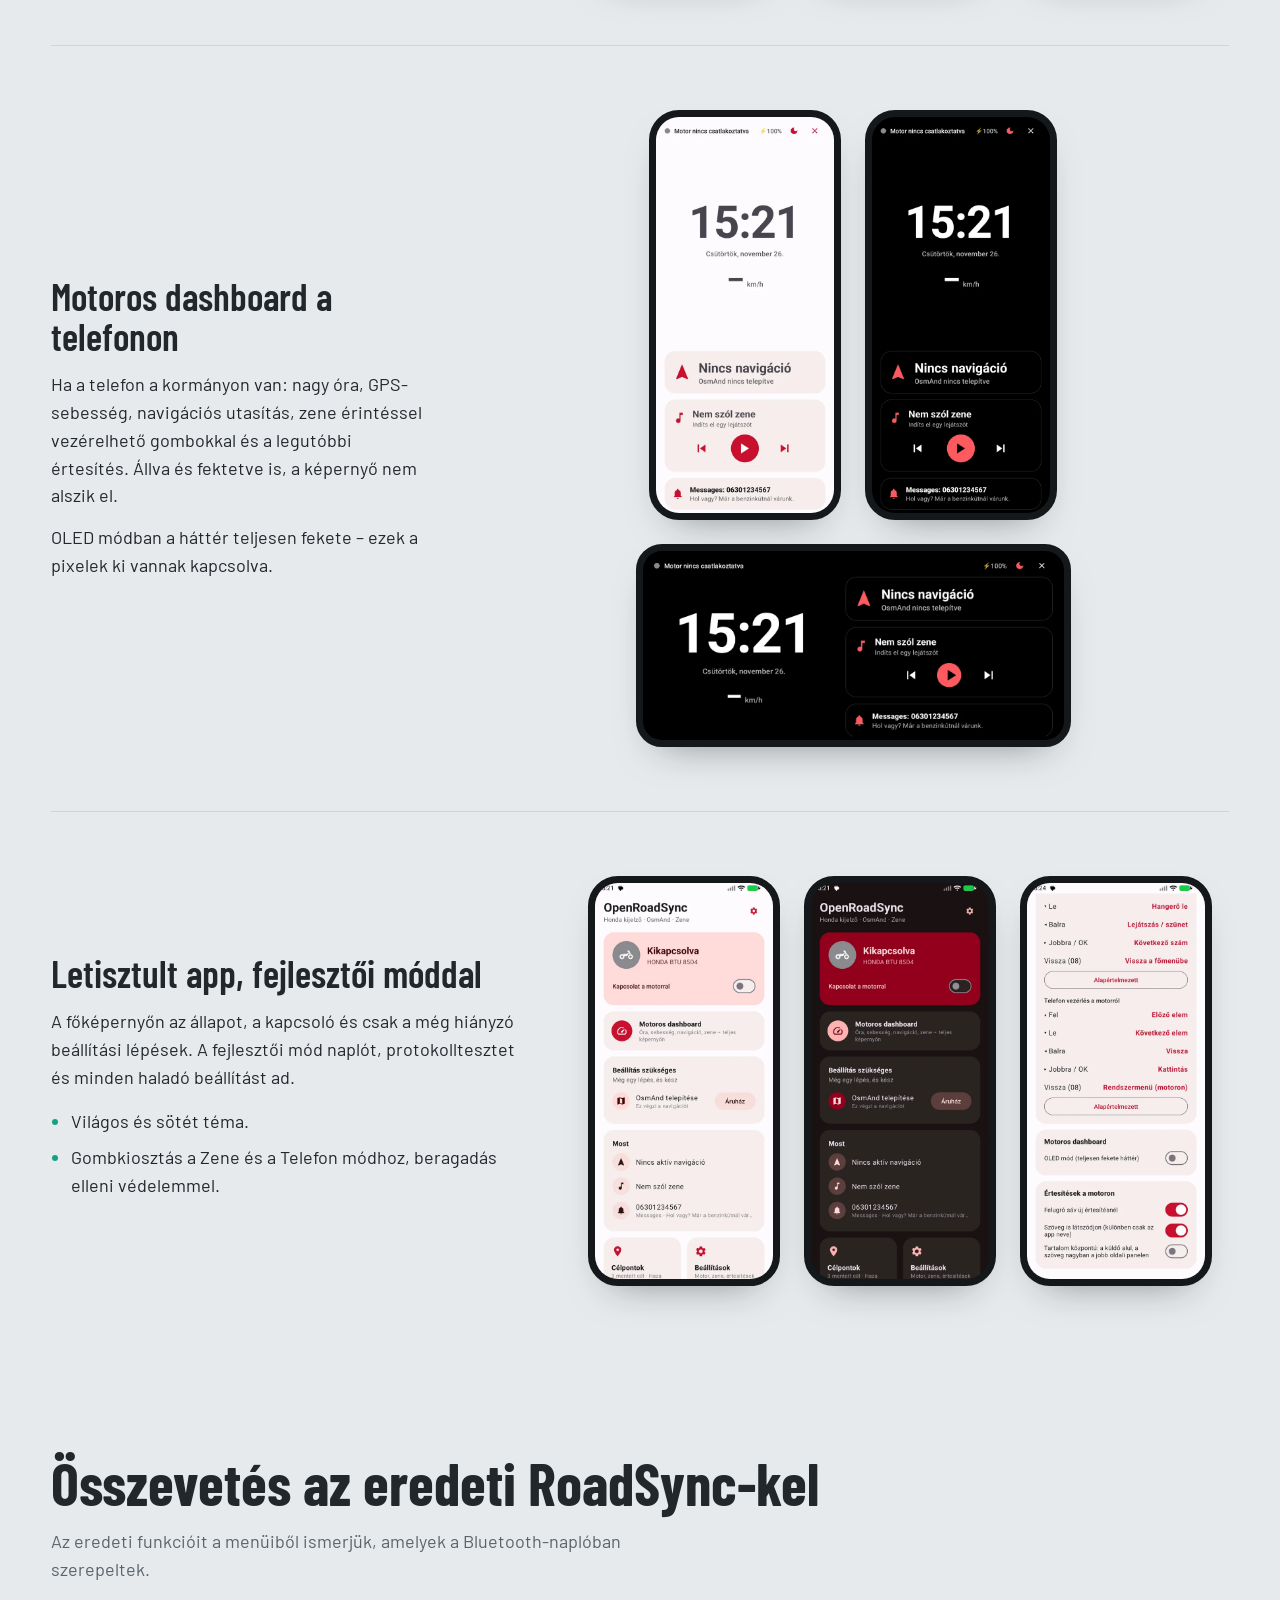
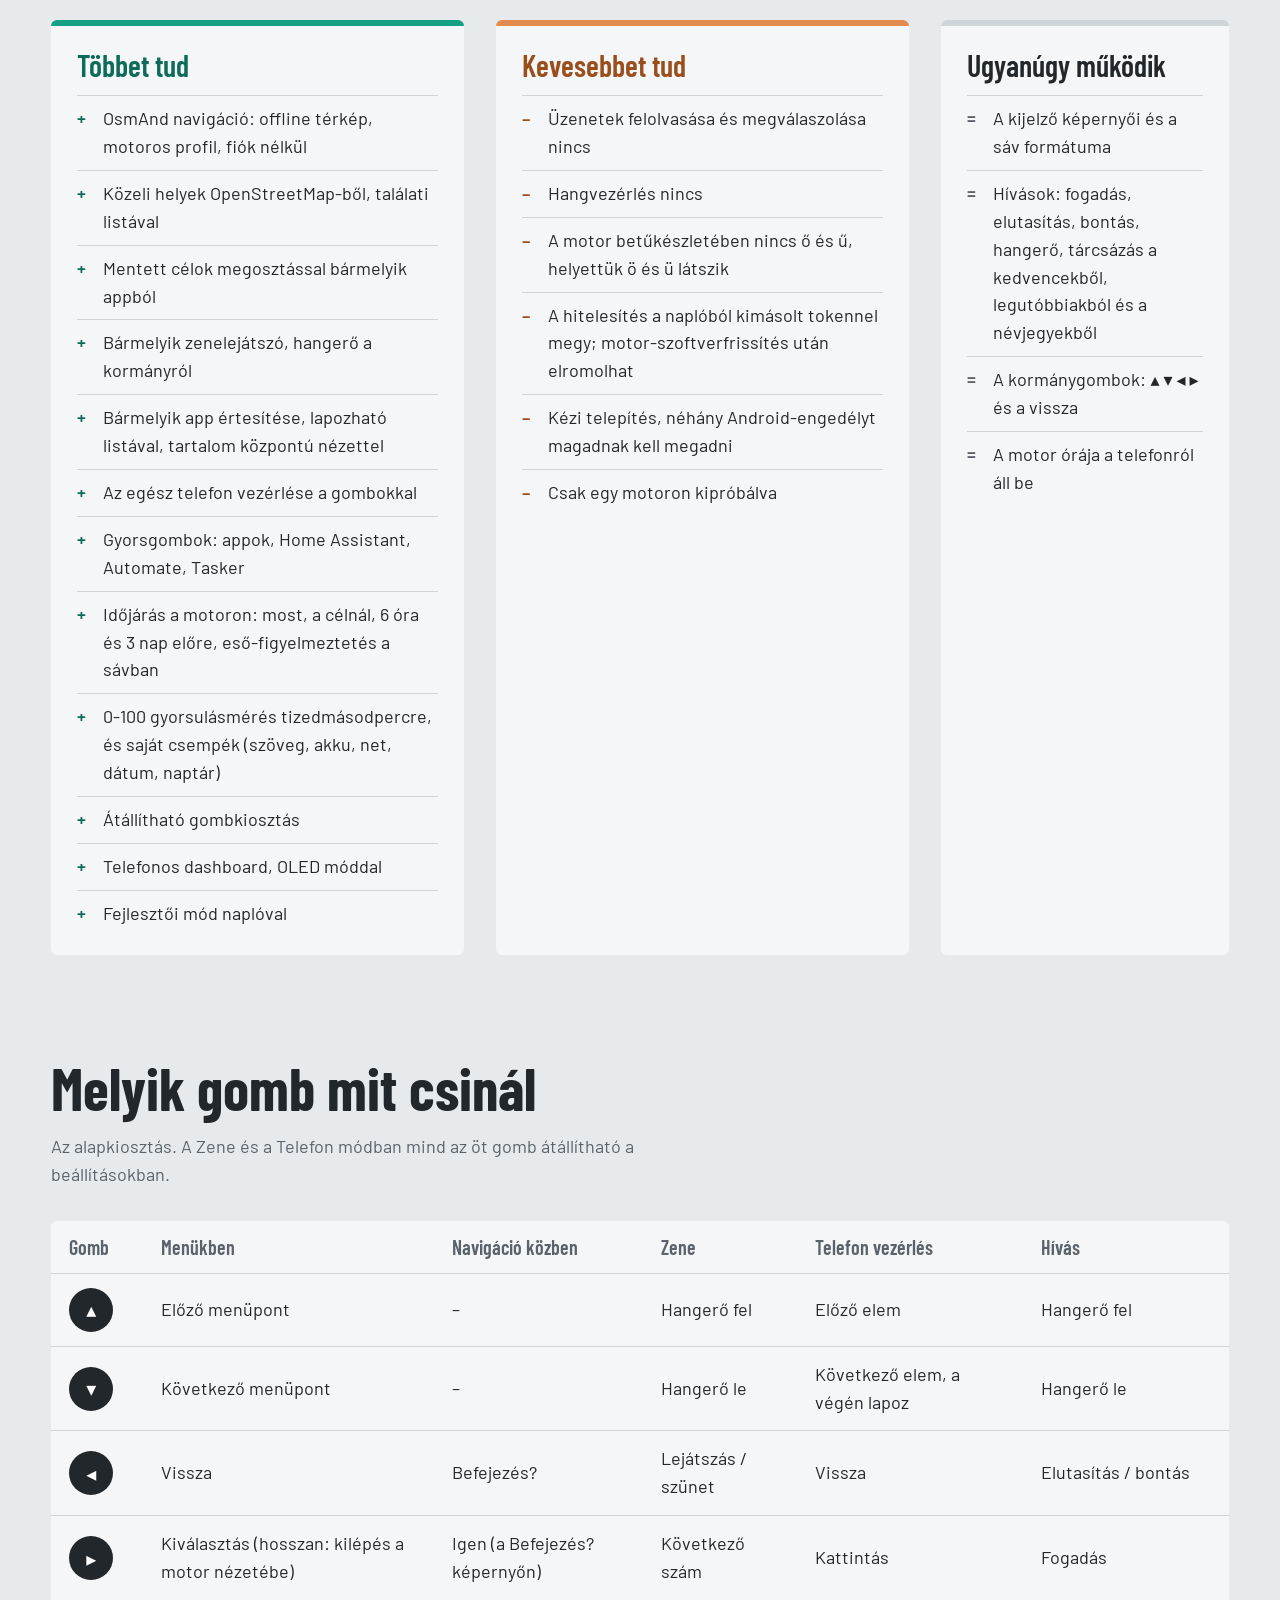
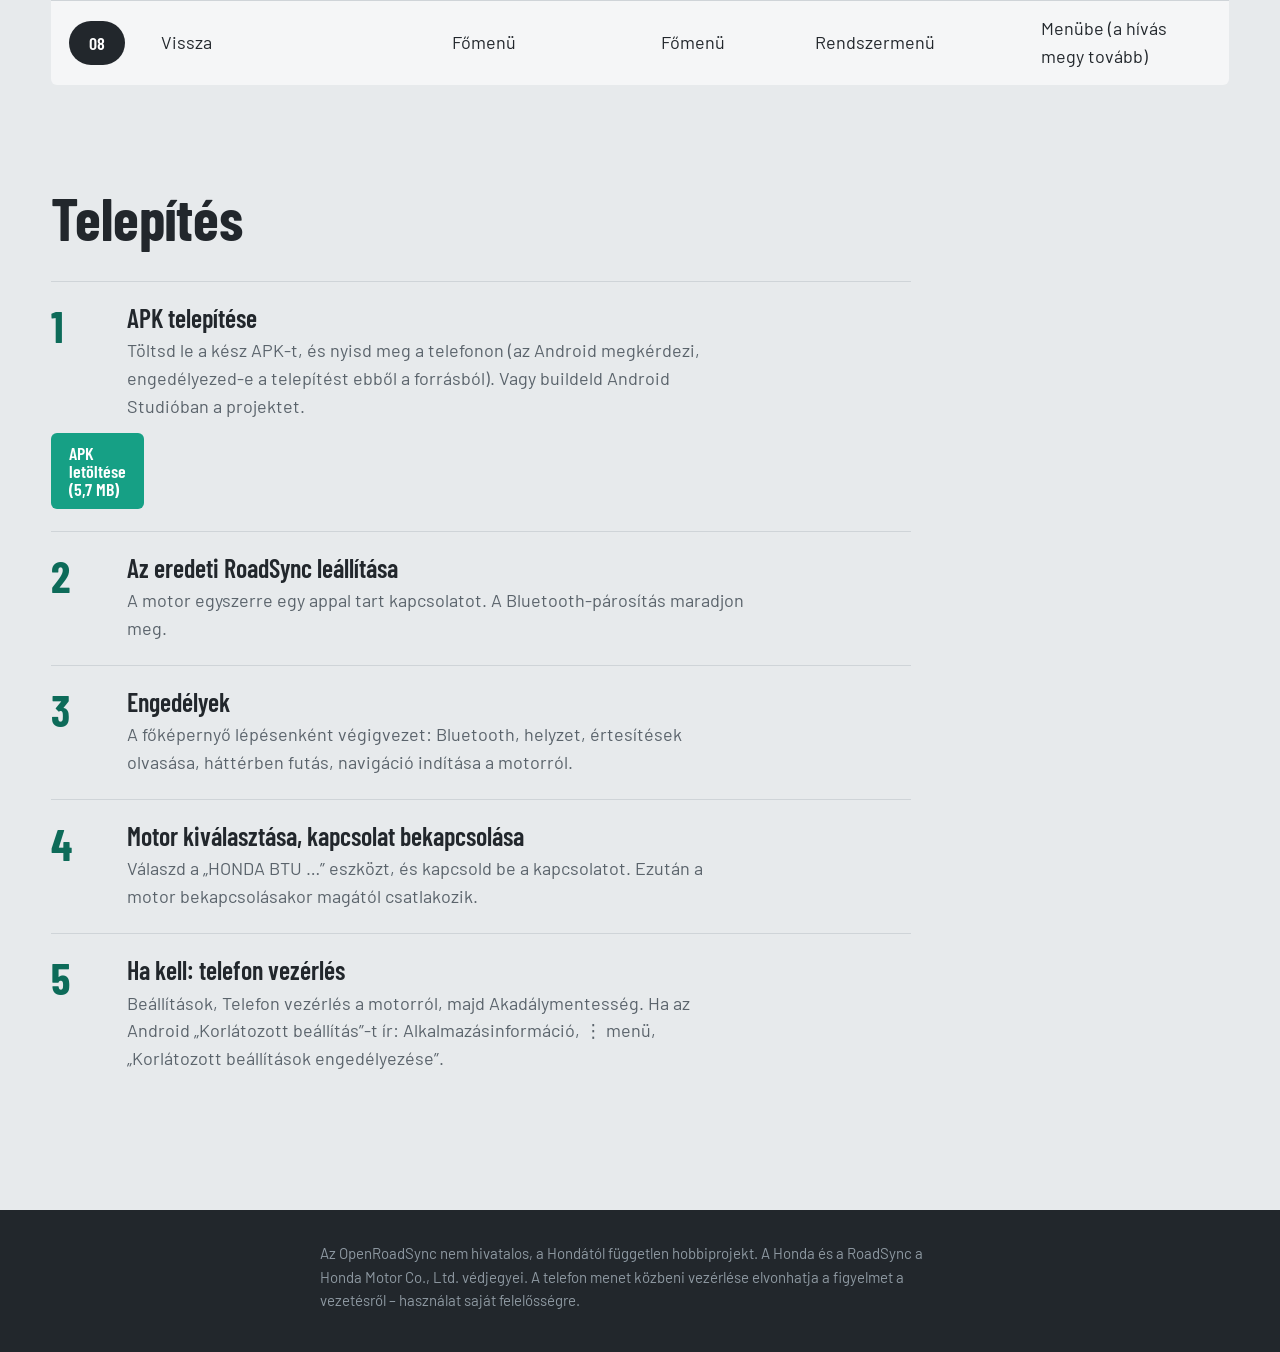
==== commit 8ca35b97: "web frissites" ====
--- a/index.html
+++ b/index.html
@@ -21,7 +21,7 @@
       <li><a href="#gombok">Gombok</a></li>
       <li><a href="#telepites">Telepítés</a></li>
       <li><a href="kiprobalas.html">Kipróbálás</a></li>
-      <li><a class="nav-dl" href="letoltes/OpenRoadSync.apk" download>Letöltés</a></li>
+      <li><a class="nav-dl" href="https://github.com/simsononroad/OpenRoadSync_app/tree/main/updates" data-apk>Letöltés</a></li>
     </ul>
   </nav>
 
@@ -31,10 +31,10 @@
       <p class="lead">Nem hivatalos RoadSync-helyettesítő Androidra. Navigáció, zene, értesítések,
         sőt az egész telefonod – a kormány bal oldali gombjairól, a motor saját TFT kijelzőjén.</p>
       <p class="hero-cta">
-        <a class="cta" href="letoltes/OpenRoadSync.apk" download>APK letöltése</a>
+        <a class="cta" href="https://github.com/simsononroad/OpenRoadSync_app/tree/main/updates" data-apk>APK letöltése</a>
         <a class="cta cta-ghost" href="kiprobalas.html">Próbáld ki a böngészőben</a>
       </p>
-      <p class="dl-meta">Android 8.0 vagy újabb · 8,3 MB · telepítéshez engedélyezni kell az ismeretlen forrásból származó appokat</p>
+      <p class="dl-meta">Verzió <span data-apk-ver>1.0</span> · Android 8.0 vagy újabb · <span data-apk-size>5,7 MB</span> · telepítéshez engedélyezni kell az ismeretlen forrásból származó appokat</p>
       <p class="hero-note">Visszafejtett Bluetooth-protokoll, a kijelzőre küldött üzenetek bájtra
         egyeznek az eredeti appéval.</p>
     </div>
@@ -197,6 +197,8 @@
           <li>Bármelyik app értesítése, lapozható listával, tartalom központú nézettel</li>
           <li>Az egész telefon vezérlése a gombokkal</li>
           <li>Gyorsgombok: appok, Home Assistant, Automate, Tasker</li>
+          <li>Időjárás a motoron: most, a célnál, 6 óra és 3 nap előre, eső-figyelmeztetés a sávban</li>
+          <li>0-100 gyorsulásmérés tizedmásodpercre, és saját csempék (szöveg, akku, net, dátum, naptár)</li>
           <li>Átállítható gombkiosztás</li>
           <li>Telefonos dashboard, OLED móddal</li>
           <li>Fejlesztői mód naplóval</li>
@@ -207,7 +209,6 @@
         <ul>
           <li>Üzenetek felolvasása és megválaszolása nincs</li>
           <li>Hangvezérlés nincs</li>
-          <li>Időjárás panel nincs</li>
           <li>A motor betűkészletében nincs ő és ű, helyettük ö és ü látszik</li>
           <li>A hitelesítés a naplóból kimásolt tokennel megy; motor-szoftverfrissítés után elromolhat</li>
           <li>Kézi telepítés, néhány Android-engedélyt magadnak kell megadni</li>
@@ -259,7 +260,7 @@
         <h3>APK telepítése</h3>
         <p>Töltsd le a kész APK-t, és nyisd meg a telefonon (az Android megkérdezi, engedélyezed-e
           a telepítést ebből a forrásból). Vagy buildeld Android Studióban a projektet.</p>
-        <p><a class="cta cta-small" href="letoltes/OpenRoadSync.apk" download>APK letöltése (8,3 MB)</a></p>
+        <p><a class="cta cta-small" href="https://github.com/simsononroad/OpenRoadSync_app/tree/main/updates" data-apk>APK letöltése (<span data-apk-size>5,7 MB</span>)</a></p>
       </li>
       <li>
         <h3>Az eredeti RoadSync leállítása</h3>
@@ -292,5 +293,6 @@
     a vezetésről – használat saját felelősségre.</p>
 </footer>
 
+<script src="letoltes.js"></script>
 </body>
 </html>
